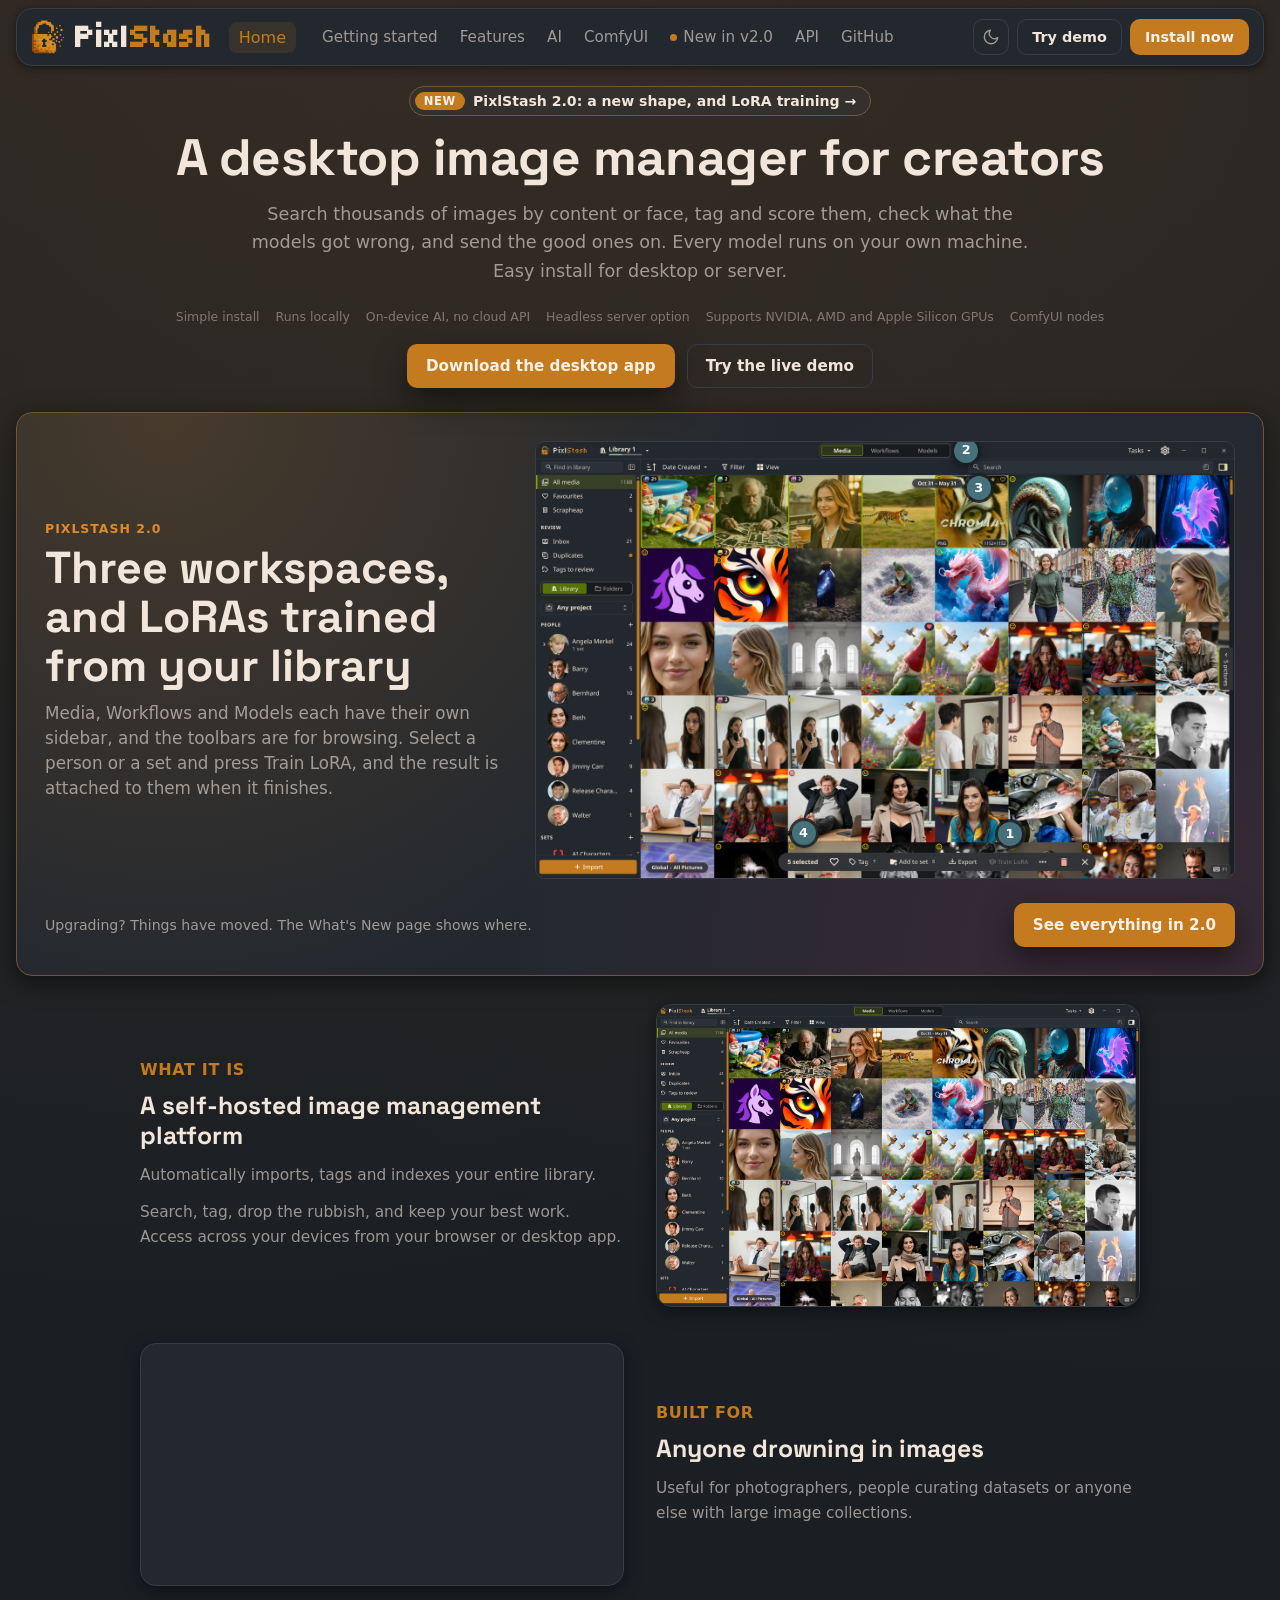
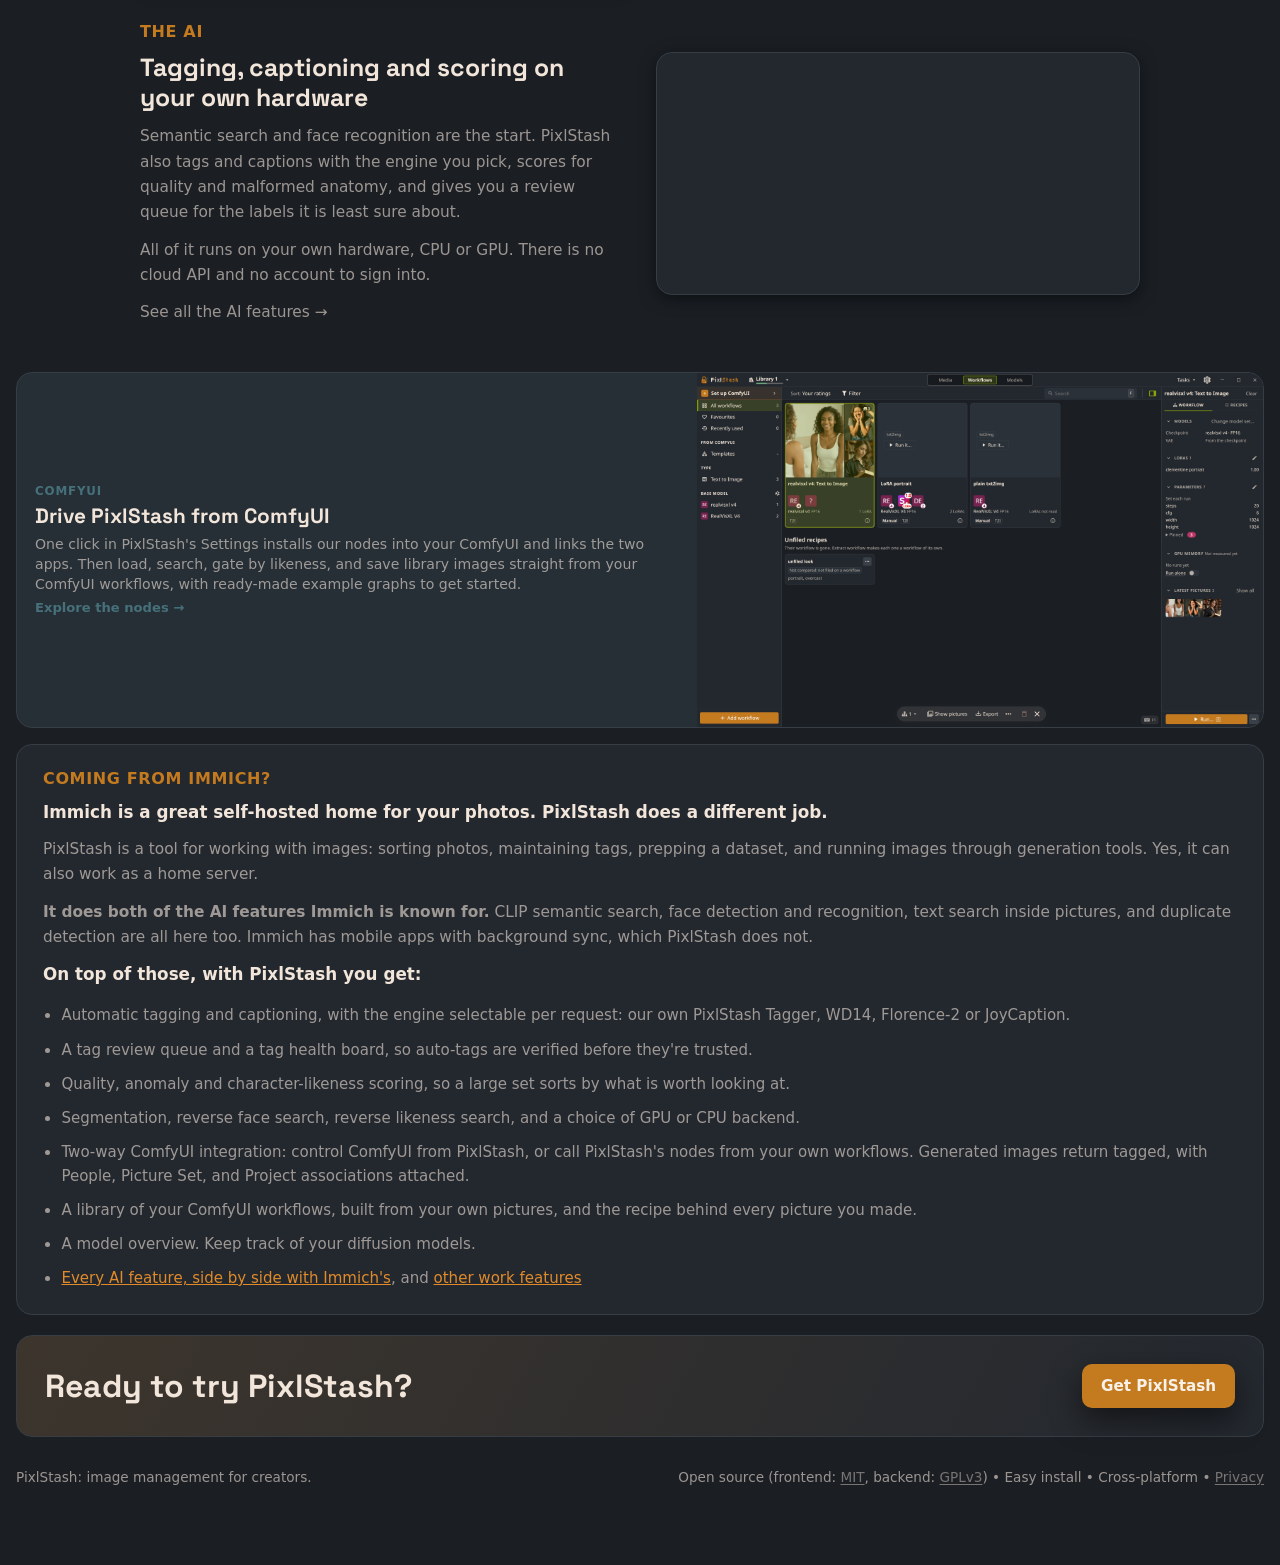
==== site/index.html @ ac6ae017 "Home launch map: pin 1 matches What's New" ====
<!doctype html>
<html lang="en">
  <head>
    <meta charset="UTF-8" />
    <link rel="icon" href="favicon.ico" />
    <meta name="viewport" content="width=device-width, initial-scale=1" />
    <title>PixlStash | Image Library for Creators</title>
    <meta
      name="description"
      content="PixlStash is a local image library for photographers and AI creators. CLIP semantic search, face recognition, automatic tagging and captioning, text search inside pictures, quality and anomaly scoring, a label review queue, and a ComfyUI workflow library you can run, all on your own hardware."
    />
    <link rel="preconnect" href="https://fonts.googleapis.com" />
    <link rel="preconnect" href="https://fonts.gstatic.com" crossorigin />
    <link
      href="https://fonts.googleapis.com/css2?family=Tiny5&family=Space+Grotesk:wght@400;500;600;700&family=IBM+Plex+Mono:wght@400;500&display=swap"
      rel="stylesheet"
    />
    <script>
      try {
        if (localStorage.getItem("pixlstash-theme") === "light")
          document.documentElement.setAttribute("data-theme", "light");
      } catch (e) {}
    </script>
    <link rel="stylesheet" href="pixlstash.css" />
    <style>
      /* ── index.html page-specific ── */

      .cta-row {
        display: flex;
        flex-wrap: wrap;
        gap: 12px;
        justify-content: center;
      }

      .btn {
        padding: 12px 18px;
        border-radius: 10px;
        font-weight: 600;
        font-size: 0.95rem;
        border: 1px solid transparent;
        display: inline-flex;
        align-items: center;
        gap: 8px;
        transition:
          transform 0.2s ease,
          box-shadow 0.2s ease;
      }

      .btn-primary {
        background: var(--accent);
        color: var(--on-accent);
        box-shadow: 0 12px 30px var(--shadow);
      }

      .btn-primary:hover {
        background: color-mix(in srgb, var(--accent) 86%, #000);
      }

      .btn-secondary {
        background: transparent;
        color: var(--text);
        border-color: var(--border);
      }

      .btn-secondary:hover {
        background: var(--hover-wash);
        border-color: var(--muted);
      }

      .btn:hover {
        transform: translateY(-2px);
        box-shadow: 0 12px 26px var(--shadow);
      }

      .hero-badges {
        display: flex;
        flex-wrap: wrap;
        gap: 4px 16px;
        margin-bottom: 20px;
        align-items: center;
        justify-content: center;
      }

      .badge {
        font-size: 0.78rem;
        color: var(--muted);
        opacity: 0.7;
        white-space: nowrap;
      }

      .immich {
        margin: 6px auto 16px;
        padding: 24px 26px;
        background: var(--panel);
        border: 1px solid var(--border);
        border-radius: var(--radius-lg);
      }

      .immich-inner {
        display: flex;
        flex-direction: column;
        gap: 12px;
      }

      .immich-lead {
        margin: 0;
        font-size: 1.05rem;
        font-weight: 600;
        line-height: 1.5;
        color: var(--text);
      }

      .immich-body {
        margin: 0;
        color: var(--muted);
        line-height: 1.65;
        font-size: 0.96rem;
      }

      .immich-list {
        margin: 4px 0 0;
        padding-left: 1.15em;
        display: flex;
        flex-direction: column;
        gap: 10px;
      }

      .immich-list li {
        color: var(--muted);
        line-height: 1.6;
        font-size: 0.94rem;
      }

      .cta-banner {
        margin-top: 20px;
        padding: 28px;
        border-radius: var(--radius-lg);
        background: linear-gradient(
          120deg,
          color-mix(in srgb, var(--accent) 16%, var(--panel)),
          var(--panel)
        );
        border: 1px solid var(--border);
        display: flex;
        flex-wrap: wrap;
        gap: 20px;
        align-items: center;
        justify-content: space-between;
      }

      .demo-teaser {
        display: block;
        text-decoration: none;
        color: inherit;
        margin: 6px auto 16px;
        background: var(--panel);
        border: 1px solid var(--border);
        border-radius: var(--radius-lg);
        overflow: hidden;
        transition: box-shadow 0.18s ease;
      }

      .demo-teaser:hover {
        box-shadow: 0 4px 14px var(--shadow);
      }

      .demo-teaser-wrap {
        display: grid;
        grid-template-columns: 1fr;
        gap: 0;
        align-items: stretch;
      }

      .demo-teaser-copy {
        padding: 14px 18px;
        display: flex;
        flex-direction: column;
        justify-content: center;
        gap: 6px;
        background: color-mix(in srgb, var(--tertiary) 10%, transparent);
      }

      .demo-teaser-label {
        font-size: 0.7rem;
        text-transform: uppercase;
        letter-spacing: 0.07em;
        color: var(--tertiary);
        font-weight: 700;
      }

      .demo-teaser-copy h2 {
        margin: 0;
        font-size: clamp(1rem, 1.8vw, 1.3rem);
        line-height: 1.2;
      }

      .demo-teaser-copy p {
        margin: 0;
        color: var(--muted);
        line-height: 1.4;
        font-size: 0.88rem;
      }

      .demo-teaser-link {
        font-size: 0.82rem;
        font-weight: 700;
        color: var(--tertiary);
      }

      .demo-teaser-media img {
        display: block;
        width: 100%;
        max-height: 220px;
        object-fit: cover;
        object-position: top;
      }

      .whatsnew-teaser {
        display: block;
        margin: 6px auto 16px;
        background: var(--panel);
        border: 1px solid var(--border);
        border-radius: var(--radius-lg);
        overflow: hidden;
      }

      .whatsnew-teaser-wrap {
        display: grid;
        grid-template-columns: minmax(260px, 1.65fr) minmax(160px, 0.65fr);
        gap: 0;
        align-items: stretch;
      }

      .whatsnew-teaser-copy {
        padding: 14px 18px;
        display: flex;
        flex-direction: column;
        justify-content: center;
        gap: 6px;
        background: color-mix(in srgb, var(--secondary) 9%, transparent);
      }

      .whatsnew-label {
        font-size: 0.74rem;
        text-transform: uppercase;
        letter-spacing: 0.07em;
        color: var(--muted);
        font-weight: 700;
      }

      .whatsnew-teaser-copy h2 {
        margin: 0;
        font-size: clamp(1rem, 1.8vw, 1.3rem);
        line-height: 1.2;
      }

      .whatsnew-teaser-copy p {
        margin: 0;
        color: var(--muted);
        line-height: 1.4;
        font-size: 0.88rem;
      }

      .whatsnew-link {
        font-size: 0.82rem;
        font-weight: 700;
        color: var(--secondary);
      }

      .whatsnew-teaser-media img {
        display: block;
        width: 100%;
        height: 100%;
        object-fit: cover;
        object-position: top;
      }

      .whatsnew-teaser-media--contain {
        background: color-mix(in srgb, var(--text) 4%, transparent);
        max-height: 210px;
      }

      .whatsnew-teaser-media--contain img {
        object-fit: contain;
        max-height: 210px;
      }

      .comfy-teaser {
        display: block;
        text-decoration: none;
        color: inherit;
        margin: 6px auto 16px;
        background: var(--panel);
        border: 1px solid var(--border);
        border-radius: var(--radius-lg);
        overflow: hidden;
        transition: box-shadow 0.18s ease;
      }

      .comfy-teaser:hover {
        box-shadow: 0 4px 14px var(--shadow);
      }

      .comfy-teaser-wrap {
        display: grid;
        grid-template-columns: minmax(220px, 1.2fr) minmax(180px, 1fr);
        gap: 0;
        align-items: stretch;
      }

      .comfy-teaser-copy {
        padding: 14px 18px;
        display: flex;
        flex-direction: column;
        justify-content: center;
        gap: 6px;
        background: color-mix(in srgb, var(--tertiary) 10%, transparent);
      }

      .comfy-teaser-label {
        font-size: 0.74rem;
        text-transform: uppercase;
        letter-spacing: 0.07em;
        color: var(--tertiary);
        font-weight: 700;
      }

      .comfy-teaser-copy h2 {
        margin: 0;
        font-size: clamp(1rem, 1.8vw, 1.3rem);
        line-height: 1.2;
      }

      .comfy-teaser-copy p {
        margin: 0;
        color: var(--muted);
        line-height: 1.4;
        font-size: 0.88rem;
      }

      .comfy-teaser-link {
        font-size: 0.82rem;
        font-weight: 700;
        color: var(--tertiary);
      }

      .comfy-teaser-media img {
        display: block;
        width: 100%;
        height: 100%;
        object-fit: cover;
        object-position: top;
      }

      .launch-pill {
        display: inline-flex;
        align-items: center;
        gap: 8px;
        margin-bottom: 14px;
        padding: 5px 14px 5px 5px;
        border-radius: 999px;
        border: 1px solid color-mix(in srgb, var(--accent) 45%, var(--border));
        background: color-mix(in srgb, var(--accent) 10%, var(--panel));
        color: var(--text);
        font-size: 0.88rem;
        font-weight: 600;
        text-decoration: none;
      }

      .launch-pill span {
        padding: 2px 9px;
        border-radius: 999px;
        background: var(--accent);
        color: var(--on-accent);
        font-size: 0.72rem;
        letter-spacing: 0.06em;
        text-transform: uppercase;
      }

      .launch-pill:hover {
        border-color: var(--accent);
      }

      .launch {
        margin: 8px auto 28px;
        padding: 28px;
        background:
          radial-gradient(
            circle at 12% 0%,
            rgba(196, 122, 30, 0.22),
            rgba(196, 122, 30, 0) 50%
          ),
          radial-gradient(
            circle at 90% 100%,
            rgba(187, 53, 102, 0.14),
            rgba(187, 53, 102, 0) 50%
          ),
          var(--panel);
        border: 1px solid color-mix(in srgb, var(--accent) 40%, var(--border));
        border-radius: var(--radius-lg);
        box-shadow: 0 6px 24px var(--shadow);
      }

      .launch-head {
        display: grid;
        grid-template-columns: minmax(260px, 0.8fr) 1.2fr;
        gap: 24px;
        align-items: center;
      }

      .launch-kicker {
        font-size: 0.78rem;
        letter-spacing: 0.08em;
        text-transform: uppercase;
        color: var(--accent-2);
        font-weight: 700;
      }

      .launch h2 {
        margin: 6px 0 10px;
        font-family: var(--display);
        font-size: clamp(1.8rem, 4vw, 2.8rem);
        line-height: 1.1;
      }

      .launch-lead {
        margin: 0;
        color: var(--muted);
        font-size: 1.05rem;
        line-height: 1.5;
      }

      .nowrap {
        white-space: nowrap;
      }

      .launch-video video {
        display: block;
        width: 100%;
        border-radius: var(--radius-md);
        border: 1px solid var(--border);
        background: #000;
        cursor: zoom-in;
      }

      .launch-map {
        border-radius: var(--radius-md);
        border: 1px solid var(--border);
        overflow: hidden;
      }

      .launch-map img {
        cursor: zoom-in;
      }

      .launch-map .app-pin {
        width: 24px;
        height: 24px;
        font-size: 0.8rem;
      }

      .launch-grid {
        display: grid;
        grid-template-columns: repeat(3, 1fr);
        gap: 16px;
        margin-top: 20px;
      }

      .launch-tile {
        display: flex;
        flex-direction: column;
        gap: 8px;
      }

      .launch-tile img,
      .launch-tile video {
        display: block;
        width: 100%;
        aspect-ratio: 4 / 3;
        object-fit: cover;
        object-position: top;
        border-radius: var(--radius-md);
        border: 1px solid var(--border);
        cursor: zoom-in;
      }

      .launch-tile h3 {
        margin: 4px 0 0;
        font-size: 1.05rem;
      }

      .launch-tile p {
        margin: 0;
        color: var(--muted);
        font-size: 0.9rem;
        line-height: 1.45;
      }

      .launch-foot {
        display: flex;
        flex-wrap: wrap;
        align-items: center;
        justify-content: space-between;
        gap: 14px;
        margin-top: 24px;
      }

      .launch-foot p {
        margin: 0;
        max-width: 620px;
        color: var(--muted);
        font-size: 0.88rem;
        line-height: 1.45;
      }

      .cta-banner p {
        margin: 0;
        color: var(--muted);
      }

      .section-title {
        font-size: 2rem;
        margin: 0;
      }

      footer {
        margin-top: 32px;
        color: var(--muted);
        font-size: 0.85rem;
        display: flex;
        flex-wrap: wrap;
        gap: 12px;
        align-items: center;
        justify-content: space-between;
      }

      footer a {
        color: inherit;
        opacity: 0.72;
        text-decoration: underline;
        text-underline-offset: 2px;
      }

      footer a:hover {
        opacity: 1;
        color: var(--accent-2);
      }

      @media (max-width: 700px) {
        .shell {
          padding: 8px 14px 12px;
        }

        .section-title {
          font-size: 1.5rem;
        }

        .cta-banner {
          padding: 20px;
        }

        .whatsnew-teaser-wrap {
          grid-template-columns: 1fr;
        }

        .launch {
          padding: 18px;
        }

        .launch-head,
        .launch-grid {
          grid-template-columns: 1fr;
        }

        .demo-teaser-wrap {
          grid-template-columns: 1fr;
        }

        .comfy-teaser-wrap {
          grid-template-columns: 1fr;
        }

        .whatsnew-teaser-copy {
          padding: 18px;
        }

        .whatsnew-teaser-media img {
          max-height: 260px;
        }

        footer {
          flex-direction: column;
          align-items: flex-start;
        }
      }

      .video-card img,
      .video-card video {
        cursor: zoom-in;
      }

      .lightbox {
        position: fixed;
        inset: 0;
        display: none;
        align-items: center;
        justify-content: center;
        background: rgba(18, 20, 24, 0.72);
        z-index: 2000;
        padding: 28px;
      }

      .lightbox.open {
        display: flex;
      }

      .lightbox-image,
      .lightbox-video {
        max-width: min(1200px, 92vw);
        max-height: 82vh;
        width: auto;
        height: auto;
        border-radius: 18px;
        border: 1px solid rgba(255, 255, 255, 0.35);
        box-shadow: 0 28px 70px rgba(0, 0, 0, 0.45);
      }

      .lightbox-video {
        display: none;
      }

      .lightbox-close {
        position: absolute;
        top: 24px;
        right: 24px;
        border: none;
        border-radius: 999px;
        padding: 8px 14px;
        font-size: 0.9rem;
        font-weight: 600;
        background: rgba(255, 255, 255, 0.9);
        color: #1b1f24;
        cursor: pointer;
      }

      .lightbox-close:hover {
        background: rgba(255, 255, 255, 1);
      }
    </style>
    <script type="application/ld+json">
      {
        "@context": "https://schema.org",
        "@type": "SoftwareApplication",
        "name": "PixlStash",
        "applicationCategory": "MultimediaApplication",
        "operatingSystem": "Windows, macOS, Linux",
        "url": "https://pixlstash.dev/",
        "downloadUrl": "https://pixlstash.dev/install.html",
        "description": "A local picture library server for organizing, filtering and reviewing large image collections, with its AI running on your own hardware.",
        "featureList": [
          "CLIP semantic text search across the whole library (OpenCLIP ViT-B-32)",
          "Face detection and face recognition (InsightFace SCRFD-10G, buffalo_l or AuraFace)",
          "Automatic face grouping into named characters",
          "Reverse face search and reverse likeness search",
          "Automatic tagging with selectable engines (PixlStash Tagger, WD14, Florence-2, JoyCaption)",
          "Image captions and descriptions",
          "Object segmentation",
          "Tag review queue and tag health board",
          "Duplicate detection with a tiered review queue",
          "Smart score and calibrated anomaly detection",
          "Character likeness scoring",
          "Dataset export and ai-toolkit run tracking",
          "Two-way ComfyUI integration",
          "ComfyUI workflow library built from your pictures, with a recipe on every picture",
          "Text in images (OCR) search",
          "Tagger plugin API",
          "NVIDIA CUDA, experimental AMD ROCm, Apple Silicon, or CPU inference",
          "All inference runs locally, no cloud API"
        ]
      }
    </script>
  </head>
  <body>
    <div class="shell">
      <div id="nav-placeholder"></div>
      <script src="nav.js"></script>

      <div class="page-hero">
        <a class="launch-pill" href="whatsnew.html"
          ><span>New</span> PixlStash 2.0: a new shape, and LoRA training →</a
        >
        <h1>A desktop image manager for creators</h1>
        <p>
          Search thousands of images by content or face, tag and score them,
          check what the models got wrong, and send the good ones on. Every
          model runs on your own machine.<br />Easy install for desktop or
          server.
        </p>

        <div class="hero-badges">
          <span class="badge">Simple install</span>
          <span class="badge">Runs locally</span>
          <span class="badge">On-device AI, no cloud API</span>
          <span class="badge">Headless server option</span>
          <span class="badge">Supports NVIDIA, AMD and Apple Silicon GPUs</span>
          <span class="badge">ComfyUI nodes</span>
        </div>

        <div class="cta-row">
          <a class="btn btn-primary" href="install.html"
            >Download the desktop app</a
          >
          <a
            class="btn btn-secondary"
            href="https://demo.pixlstash.dev?token=o75qQ-w0fy_FraPb2sdxcGOVTBoKFmmZwStycljomSs"
            >Try the live demo</a
          >
        </div>
      </div>

      <section class="launch">
        <div class="launch-head">
          <div>
            <span class="launch-kicker">PixlStash 2.0</span>
            <h2>Three workspaces, and LoRAs trained from your library</h2>
            <p class="launch-lead">
              Media, Workflows and Models each have their own sidebar, and the
              toolbars are for browsing. Select a person or a set and press
              Train LoRA, and the result is attached to them when it finishes.
            </p>
          </div>
          <div class="app-map launch-map">
            <img
              src="assets/ScreenshotGridSelection.jpg"
              alt="The Media workspace in PixlStash 2.0, with numbered pins on Train LoRA in the selection bar, the Models workspace, the search field and the selected pictures"
            />
            <span class="app-pin" style="left: 67.9%; top: 90%" aria-hidden="true">1</span>
            <span class="app-pin" style="left: 61.6%; top: 2.1%" aria-hidden="true">2</span>
            <span class="app-pin" style="left: 63.4%; top: 10.6%" aria-hidden="true">3</span>
            <span class="app-pin" style="left: 38.3%; top: 89.8%" aria-hidden="true">4</span>
          </div>
        </div>
        <div class="launch-foot">
          <p>Upgrading? Things have moved. The What's New page shows where.</p>
          <a class="btn btn-primary" href="whatsnew.html"
            >See everything in 2.0</a
          >
        </div>
      </section>

      <div class="features">
        <div class="feature">
          <div class="feature-text">
            <span class="feature-number">What it is</span>
            <h2>A self-hosted image management platform</h2>
            <p>Automatically imports, tags and indexes your entire library.</p>
            <p>
              Search, tag, drop the rubbish, and keep your best work. Access
              across your devices from your browser or desktop app.
            </p>
          </div>
          <div class="video-card">
            <img src="assets/ScreenshotMain.jpg" alt="PixlStash interface" />
          </div>
        </div>

        <div class="feature feature--reverse">
          <div class="feature-text">
            <span class="feature-number">Built for</span>
            <h2>Anyone drowning in images</h2>
            <p>
              Useful for photographers, people curating datasets or anyone else
              with large image collections.
            </p>
          </div>
          <div class="video-card">
            <video
              src="assets/VideoMain.mp4"
              autoplay
              loop
              muted
              playsinline
            ></video>
          </div>
        </div>
        <div class="feature">
          <div class="feature-text">
            <span class="feature-number">The AI</span>
            <h2>Tagging, captioning and scoring on your own hardware</h2>
            <p>
              Semantic search and face recognition are the start. PixlStash also
              tags and captions with the engine you pick, scores for quality and
              malformed anatomy, and gives you a review queue for the labels it
              is least sure about.
            </p>
            <p>
              All of it runs on your own hardware, CPU or GPU. There is no cloud
              API and no account to sign into.
            </p>
            <p><a href="ai.html">See all the AI features →</a></p>
          </div>
          <div class="video-card">
            <video
              src="assets/05-SemanticSearch.mp4"
              autoplay
              loop
              muted
              playsinline
            ></video>
          </div>
        </div>
      </div>

      <a class="comfy-teaser" href="comfyui.html">
        <div class="comfy-teaser-wrap">
          <div class="comfy-teaser-copy">
            <span class="comfy-teaser-label">ComfyUI</span>
            <h2>Drive PixlStash from ComfyUI</h2>
            <p>
              One click in PixlStash's Settings installs our nodes into your
              ComfyUI and links the two apps. Then load, search, gate by
              likeness, and save library images straight from your ComfyUI
              workflows, with ready-made example graphs to get started.
            </p>
            <span class="comfy-teaser-link">Explore the nodes →</span>
          </div>
          <div class="comfy-teaser-media">
            <img
              src="assets/ScreenshotComfyUi.jpg"
              alt="PixlStash ComfyUI integration"
            />
          </div>
        </div>
      </a>

      <section class="immich">
        <div class="immich-inner">
          <span class="feature-number">Coming from Immich?</span>
          <p class="immich-lead">
            Immich is a great self-hosted home for your photos. PixlStash does a
            different job.
          </p>
          <p class="immich-body">
            PixlStash is a tool for working with images: sorting photos,
            maintaining tags, prepping a dataset, and running images through
            generation tools. Yes, it can also work as a home server.
          </p>
          <p class="immich-body">
            <strong
              >It does both of the AI features Immich is known for.</strong
            >
            CLIP semantic search, face detection and recognition, text search
            inside pictures, and duplicate detection are all here too. Immich
            has mobile apps with background sync, which PixlStash does not.
          </p>
          <p class="immich-lead">On top of those, with PixlStash you get:</p>
          <ul class="immich-list">
            <li>
              Automatic tagging and captioning, with the engine selectable per
              request: our own PixlStash Tagger, WD14, Florence-2 or JoyCaption.
            </li>
            <li>
              A tag review queue and a tag health board, so auto-tags are
              verified before they're trusted.
            </li>
            <li>
              Quality, anomaly and character-likeness scoring, so a large set
              sorts by what is worth looking at.
            </li>
            <li>
              Segmentation, reverse face search, reverse likeness search, and a
              choice of GPU or CPU backend.
            </li>
            <li>
              Two-way ComfyUI integration: control ComfyUI from PixlStash, or
              call PixlStash's nodes from your own workflows. Generated images
              return tagged, with People, Picture Set, and Project associations
              attached.
            </li>
            <li>
              A library of your ComfyUI workflows, built from your own pictures,
              and the recipe behind every picture you made.
            </li>
            <li>A model overview. Keep track of your diffusion models.</li>
            <li>
              <a
                style="color: var(--accent-2); text-decoration: underline"
                href="ai.html"
                >Every AI feature, side by side with Immich's</a
              >, and
              <a
                style="color: var(--accent-2); text-decoration: underline"
                href="features.html"
                >other work features</a
              >
            </li>
          </ul>
        </div>
      </section>

      <section class="cta-banner">
        <div>
          <h2 class="section-title">Ready to try PixlStash?</h2>
        </div>
        <div class="cta-row" style="justify-content: flex-start">
          <a class="btn btn-primary" href="install.html">Get PixlStash</a>
        </div>
      </section>

      <footer>
        <span>PixlStash: image management for creators.</span>
        <span
          >Open source (frontend:
          <a
            href="https://github.com/Pikselkroken/pixlstash/blob/main/frontend/LICENSE"
            >MIT</a
          >, backend:
          <a
            href="https://github.com/Pikselkroken/pixlstash/blob/main/pixlstash/LICENSE"
            >GPLv3</a
          >) • Easy install • Cross-platform •
          <a href="privacy.html">Privacy</a></span
        >
      </footer>
    </div>

    <div class="lightbox" id="lightbox" aria-hidden="true">
      <button class="lightbox-close" type="button">Close</button>
      <img class="lightbox-image" alt="" />
      <video class="lightbox-video" controls playsinline></video>
    </div>
    <script>
      const lightbox = document.getElementById("lightbox");
      const lightboxImage = lightbox.querySelector(".lightbox-image");
      const lightboxVideo = lightbox.querySelector(".lightbox-video");
      const lightboxClose = lightbox.querySelector(".lightbox-close");

      function openLightbox(el) {
        if (el.tagName === "VIDEO") {
          lightboxImage.style.display = "none";
          lightboxVideo.style.display = "block";
          lightboxVideo.src = el.src;
          lightboxVideo.currentTime = 0;
          lightboxVideo.play();
        } else {
          lightboxVideo.style.display = "none";
          lightboxImage.style.display = "block";
          lightboxImage.src = el.dataset.full || el.src;
          lightboxImage.alt = el.alt || "Screenshot";
        }
        lightbox.classList.add("open");
        lightbox.setAttribute("aria-hidden", "false");
      }

      function closeLightbox() {
        lightbox.classList.remove("open");
        lightbox.setAttribute("aria-hidden", "true");
        lightboxImage.src = "";
        lightboxVideo.pause();
        lightboxVideo.src = "";
      }

      document
        .querySelectorAll(
          ".video-card img, .video-card video, .launch video, .launch img",
        )
        .forEach((el) => {
          el.addEventListener("click", () => openLightbox(el));
        });

      lightboxClose.addEventListener("click", closeLightbox);

      lightbox.addEventListener("click", (event) => {
        if (event.target === lightbox) closeLightbox();
      });

      window.addEventListener("keydown", (event) => {
        if (event.key === "Escape" && lightbox.classList.contains("open"))
          closeLightbox();
      });
    </script>
  </body>
</html>
---- site/pixlstash.css ----
/* ── PixlStash shared stylesheet: "The Quiet Darkroom" ──
   Dark-led, warm neutrals, one amber safelight accent. Unified brand palette:
   the accent/olive/raspberry/teal + status are the same in both themes; only the
   neutrals switch under [data-theme="light"]. Matches frontend/DESIGN.md. */

/* ── Design tokens ── */
:root {
  color-scheme: dark;
  /* neutrals (dark, default) */
  --bg: #1b1f24;
  --bg-2: #1b1f24;
  --panel: #23282f;
  --panel-strong: #2b3138;
  --border: #363d45;
  --divider: #2c323a;
  --text: #f2e5da;
  --muted: rgba(242, 229, 218, 0.6);
  --shadow: rgba(0, 0, 0, 0.5);
  --toolbar: #23282f;
  --toolbar-text: #f2e5da;
  --hover-wash: rgba(196, 122, 30, 0.12);
  /* brand + status (unified across both themes) */
  --accent: #c47a1e; /* amber, the one safelight */
  --accent-2: #e08a2a; /* brighter amber, glow / gradient end */
  --accent-3: #2a7d3e; /* success (e.g. "Copied") */
  --on-accent: #f7f1ea; /* warm-white label on any brand fill */
  --primary: #567309; /* olive, commit / go */
  --secondary: #bb3566; /* raspberry, category */
  --tertiary: #46707a; /* teal, quiet category */
  --logo-accent: #c47a1e; /* "Stash" wordmark = accent */
  --warning: #e8912f;
  /* type + shape */
  --mono: "IBM Plex Mono", "SFMono-Regular", "Consolas", monospace;
  --sans: system-ui, -apple-system, "Segoe UI", Roboto, Helvetica, Arial, sans-serif;
  --display: "Space Grotesk", var(--sans);
  --radius-lg: 16px;
  --radius-md: 10px;
}

[data-theme="light"] {
  color-scheme: light;
  --bg: #faf9f7;
  --bg-2: #faf9f7;
  --panel: #ffffff;
  --panel-strong: #efede9;
  --border: #d8d3c8;
  --divider: #e8e4dc;
  --text: #23211d;
  --muted: rgba(35, 33, 29, 0.6);
  --shadow: rgba(28, 22, 12, 0.18);
  --toolbar: #f0ede9;
  --toolbar-text: #23211d;
  --hover-wash: rgba(196, 122, 30, 0.1);
}

* {
  box-sizing: border-box;
}

body {
  margin: 0;
  font-family: var(--sans);
  color: var(--text);
  min-height: 100vh;
  -webkit-font-smoothing: antialiased;
  /* Warm canvas with one faint amber safelight glow, no cool greens. */
  background:
    radial-gradient(
      circle at 15% -5%,
      color-mix(in srgb, var(--accent) 14%, transparent),
      transparent 42%
    ),
    radial-gradient(
      circle at 92% 3%,
      color-mix(in srgb, var(--accent) 8%, transparent),
      transparent 40%
    ),
    var(--bg);
}

h1,
h2 {
  font-family: var(--display);
}

a {
  color: inherit;
  text-decoration: none;
}

/* ── Shell ── */
.shell {
  max-width: 1320px;
  margin: 0 auto;
  padding: 8px 16px 80px;
}

/* ── Nav ──
   DOM order (nav.js): brand (the home link), Home (direct child), .nav-links
   (the rest), .nav-actions. Desktop packs left after the brand, actions pushed
   right. Mobile: brand, theme toggle and Try demo on row 1; the page links
   wrap onto two centred rows below. */
.nav {
  display: flex;
  flex-wrap: wrap;
  align-items: center;
  gap: 8px 16px;
  background: var(--toolbar);
  color: var(--toolbar-text);
  border: 1px solid var(--border);
  padding: 10px 14px;
  border-radius: var(--radius-lg);
  box-shadow: 0 2px 10px var(--shadow);
}

.brand {
  display: flex;
  align-items: center;
  gap: 10px;
  font-weight: 600;
  font-size: 1.1rem;
  color: var(--toolbar-text);
  flex-shrink: 0;
}

.brand img {
  width: 34px;
  height: 34px;
  object-fit: contain;
}

.brand-name {
  font-family: "Tiny5", monospace;
  font-size: 2rem;
  letter-spacing: 0.02em;
  color: var(--toolbar-text);
}

/* "Stash" half of the wordmark in the amber accent. */
.brand-stash {
  color: var(--logo-accent);
}

.nav-links {
  display: flex;
  align-items: center;
  gap: 2px;
  font-size: 0.95rem;
  color: var(--toolbar-text);
}

.nav-link,
.nav-links a {
  padding: 6px 10px;
  border-radius: 8px;
  color: var(--muted);
  white-space: nowrap;
  transition:
    color 0.12s ease,
    background 0.12s ease;
}

.nav-link:hover,
.nav-links a:hover {
  color: var(--text);
  background: var(--hover-wash);
}

.nav-link--whatsnew {
  display: inline-flex;
  align-items: center;
  gap: 6px;
}

/* Small amber dot promotes the release link without a second loud color. */
.nav-link--whatsnew::before {
  content: "";
  width: 7px;
  height: 7px;
  border-radius: 50%;
  background: var(--accent);
  flex-shrink: 0;
}

.nav-link--active {
  color: var(--accent) !important;
  background: var(--hover-wash);
}

.nav-actions {
  margin-left: auto;
  display: flex;
  align-items: center;
  gap: 8px;
}

/* Theme toggle: compact icon button; moon in dark, sun in light. */
.theme-toggle {
  display: inline-flex;
  align-items: center;
  justify-content: center;
  width: 36px;
  height: 36px;
  flex-shrink: 0;
  border-radius: var(--radius-md);
  border: 1px solid var(--border);
  background: transparent;
  color: var(--muted);
  cursor: pointer;
  transition:
    background 0.14s ease,
    color 0.14s ease,
    border-color 0.14s ease;
}
.theme-toggle:hover {
  background: var(--hover-wash);
  color: var(--text);
  border-color: var(--muted);
}
.theme-toggle svg {
  width: 18px;
  height: 18px;
  display: block;
}
.theme-toggle .ic-sun {
  display: none;
}
.theme-toggle.is-light .ic-sun {
  display: block;
}
.theme-toggle.is-light .ic-moon {
  display: none;
}

.demo-btn,
.download-btn {
  display: inline-flex;
  align-items: center;
  height: 36px;
  padding: 0 14px;
  border-radius: var(--radius-md);
  font-size: 0.9rem;
  font-weight: 600;
  text-decoration: none;
  border: 1px solid transparent;
  cursor: pointer;
  transition:
    background 0.15s ease,
    border-color 0.15s ease,
    color 0.15s ease;
}

/* Secondary: neutral ghost, so amber stays "the thing to do". */
.demo-btn {
  background: transparent;
  color: var(--text);
  border-color: var(--border);
}
.demo-btn:hover {
  background: var(--hover-wash);
  border-color: var(--muted);
}

/* Primary: the one amber safelight action. */
.download-btn {
  background: var(--accent);
  color: var(--on-accent);
}
/* Darken on hover (not brighten), because the amber accent is already near the
   contrast floor, so lightening it would drop the warm-white label below 3:1. */
.download-btn:hover {
  background: color-mix(in srgb, var(--accent) 86%, #000);
}

/* ── Page hero (inner pages) ── */
.page-hero {
  margin-top: 20px;
  margin-bottom: 24px;
  text-align: center;
}

.page-hero h1 {
  font-size: clamp(2rem, 4vw, 3.2rem);
  margin: 0 0 14px;
  line-height: 1.1;
  letter-spacing: -0.01em;
}

.page-hero p {
  font-size: 1.1rem;
  color: var(--muted);
  line-height: 1.6;
  margin: 0 auto 24px;
  max-width: 800px;
}

.page-hero .cta-row {
  display: flex;
  flex-wrap: wrap;
  gap: 12px;
  justify-content: center;
}

/* ── Steps / instructions ── */
.method-steps {
  display: flex;
  flex-direction: column;
  gap: 16px;
}

.step {
  display: flex;
  flex-direction: column;
  gap: 6px;
}

.step-label {
  font-size: 0.75rem;
  font-weight: 600;
  letter-spacing: 0.06em;
  text-transform: uppercase;
  color: var(--muted);
}

.cmd-block {
  display: flex;
  align-items: flex-start;
  gap: 8px;
  background: var(--panel-strong);
  border-radius: var(--radius-md);
  padding: 12px 14px;
  border: 1px solid var(--border);
}

.cmd-block code {
  font-family: var(--mono);
  font-size: 0.88rem;
  color: var(--text);
  flex: 1;
  white-space: pre;
  overflow-x: auto;
  line-height: 1.55;
}

.copy-btn {
  background: none;
  border: none;
  cursor: pointer;
  color: var(--accent);
  font-family: var(--sans);
  font-size: 0.78rem;
  font-weight: 600;
  padding: 2px 6px;
  border-radius: 6px;
  flex-shrink: 0;
  margin-top: 1px;
  transition: background 0.15s;
}

.copy-btn:hover {
  background: var(--hover-wash);
}

.copy-btn.copied {
  color: var(--accent-3);
}

.step-note {
  font-size: 0.85rem;
  color: var(--muted);
  line-height: 1.55;
  margin: 0;
}

.step-note a,
.step-note code {
  color: var(--accent);
}

.step-note a {
  text-decoration: underline;
  text-underline-offset: 2px;
}

.step-note a:hover {
  color: var(--accent-2);
}

.step-note code {
  font-family: var(--mono);
  font-size: 0.85em;
  background: var(--panel-strong);
  border-radius: 4px;
  padding: 1px 5px;
}

/* ── Callout boxes ── */
.method-warning {
  background: color-mix(in srgb, var(--warning) 12%, transparent);
  border: 1px solid color-mix(in srgb, var(--warning) 40%, transparent);
  border-radius: var(--radius-md);
  padding: 12px 16px;
  font-size: 0.85rem;
  color: var(--text);
  line-height: 1.55;
}

.method-warning a {
  color: var(--warning);
  font-weight: 600;
  text-decoration: underline;
  text-underline-offset: 2px;
}

.method-warning a:hover {
  color: var(--accent-2);
}

.method-info {
  background: color-mix(in srgb, var(--tertiary) 12%, transparent);
  border: 1px solid color-mix(in srgb, var(--tertiary) 38%, transparent);
  border-radius: var(--radius-md);
  padding: 12px 16px;
  font-size: 0.85rem;
  color: var(--text);
  line-height: 1.55;
}

/* ── Page footer (inner pages) ── */
.page-footer {
  margin-top: 72px;
  text-align: center;
  font-size: 0.82rem;
  color: var(--muted);
}

.page-footer a {
  color: var(--accent);
  text-decoration: underline;
  text-underline-offset: 2px;
}

/* ── Feature sections ── */
.features {
  display: flex;
  flex-direction: column;
  gap: 36px;
  padding-bottom: 40px;
}

.feature {
  display: grid;
  grid-template-columns: 1fr 1fr;
  gap: 32px;
  align-items: center;
  max-width: 1000px;
  margin: 0 auto;
}

.feature--reverse {
  direction: rtl;
}

.feature--reverse > * {
  direction: ltr;
}

.feature-text {
  display: flex;
  flex-direction: column;
  gap: 12px;
  min-width: 0;
}

.feature-number {
  font-family: var(--sans);
  font-size: 1rem;
  font-weight: 700;
  letter-spacing: 0.04em;
  text-transform: uppercase;
  color: var(--accent);
}

.feature-text h2 {
  font-size: 1.55rem;
  font-weight: 700;
  margin: 0;
  line-height: 1.2;
}

.feature-text p {
  font-size: 0.96rem;
  color: var(--muted);
  line-height: 1.65;
  margin: 0;
}

/* ── Video card ── */
.video-card {
  background: var(--panel);
  border-radius: var(--radius-lg);
  border: 1px solid var(--border);
  box-shadow: 0 4px 16px var(--shadow);
  overflow: hidden;
  position: relative;
  min-width: 0;
  max-width: 100%;
}

.video-card video,
.video-card img {
  width: 100%;
  max-width: 100%;
  height: auto;
  display: block;
  max-height: 320px;
  object-fit: cover;
}

/* ── Responsive base ── */
@media (max-width: 760px) {
  .shell {
    padding: 8px 12px 60px;
  }

  /* Row 1 is the logo (the home link), the theme toggle and Try demo. Home and
     Install now are desktop-only: the logo already goes home, and the home page
     has its own install buttons. */
  /* Scoped to the header: pages use .download-btn for their own install
     buttons (comfyui.html), which must stay. */
  .nav .nav-link--home,
  .nav .download-btn {
    display: none;
  }
  .nav-actions {
    order: 2;
  }
  /* Every page link visible: wrap onto two centred rows rather than one row
     that scrolls three of them out of sight. */
  .nav-links {
    order: 3;
    flex-basis: 100%;
    flex-wrap: wrap;
    justify-content: center;
    gap: 2px;
    padding-top: 10px;
    border-top: 1px solid var(--divider);
  }
  .nav-links a {
    padding: 6px 8px;
  }
}

@media (max-width: 680px) {
  .feature {
    grid-template-columns: 1fr;
  }

  .feature--reverse {
    direction: ltr;
  }
}

@media (max-width: 480px) {
  .brand {
    gap: 8px;
  }
  .brand img {
    width: 30px;
    height: 30px;
  }
  .brand-name {
    font-size: 1.4rem;
  }
}

/* Narrow phones (360px is the common Android width): a tighter gap keeps the
   logo, theme toggle and Try demo on one row, and a little less padding with
   the smaller link size keeps the page links to two rows. */
@media (max-width: 400px) {
  .nav {
    column-gap: 8px;
  }
  .nav-links {
    gap: 0;
  }
  .nav-links a {
    padding: 6px;
    font-size: 0.9rem;
  }
}

/* Visually hidden, still read aloud. Used for table captions and any label
   that a sighted reader gets from layout alone. */
.sr-only {
  position: absolute;
  width: 1px;
  height: 1px;
  padding: 0;
  margin: -1px;
  overflow: hidden;
  clip: rect(0, 0, 0, 0);
  white-space: nowrap;
  border: 0;
}

/* App map: one screenshot with numbered pins on where each change lives
   (What's New and the home page launch block). Pins are teal because a pin
   identifies; amber stays on the key action. Positions are percentages of
   the screenshot, so a re-shoot means placing them again. */
.app-map {
  position: relative;
}

.app-map > img {
  display: block;
  width: 100%;
  height: auto;
}

.app-pin {
  display: grid;
  place-items: center;
  flex: none;
  width: 30px;
  height: 30px;
  border-radius: 50%;
  background: var(--tertiary);
  color: #fff;
  font-family: var(--sans);
  font-size: 0.92rem;
  font-weight: 700;
  line-height: 1;
}

.app-map .app-pin {
  position: absolute;
  transform: translate(-50%, -50%);
  box-shadow:
    0 0 0 3px rgba(27, 31, 36, 0.85),
    0 4px 12px var(--shadow);
  pointer-events: none;
}

.app-ring {
  position: absolute;
  border: 2px solid var(--tertiary);
  border-radius: 8px;
  box-shadow: 0 0 0 2px rgba(27, 31, 36, 0.6);
  pointer-events: none;
}

@media (max-width: 700px) {
  .app-map .app-pin {
    width: 22px;
    height: 22px;
    font-size: 0.75rem;
  }
}
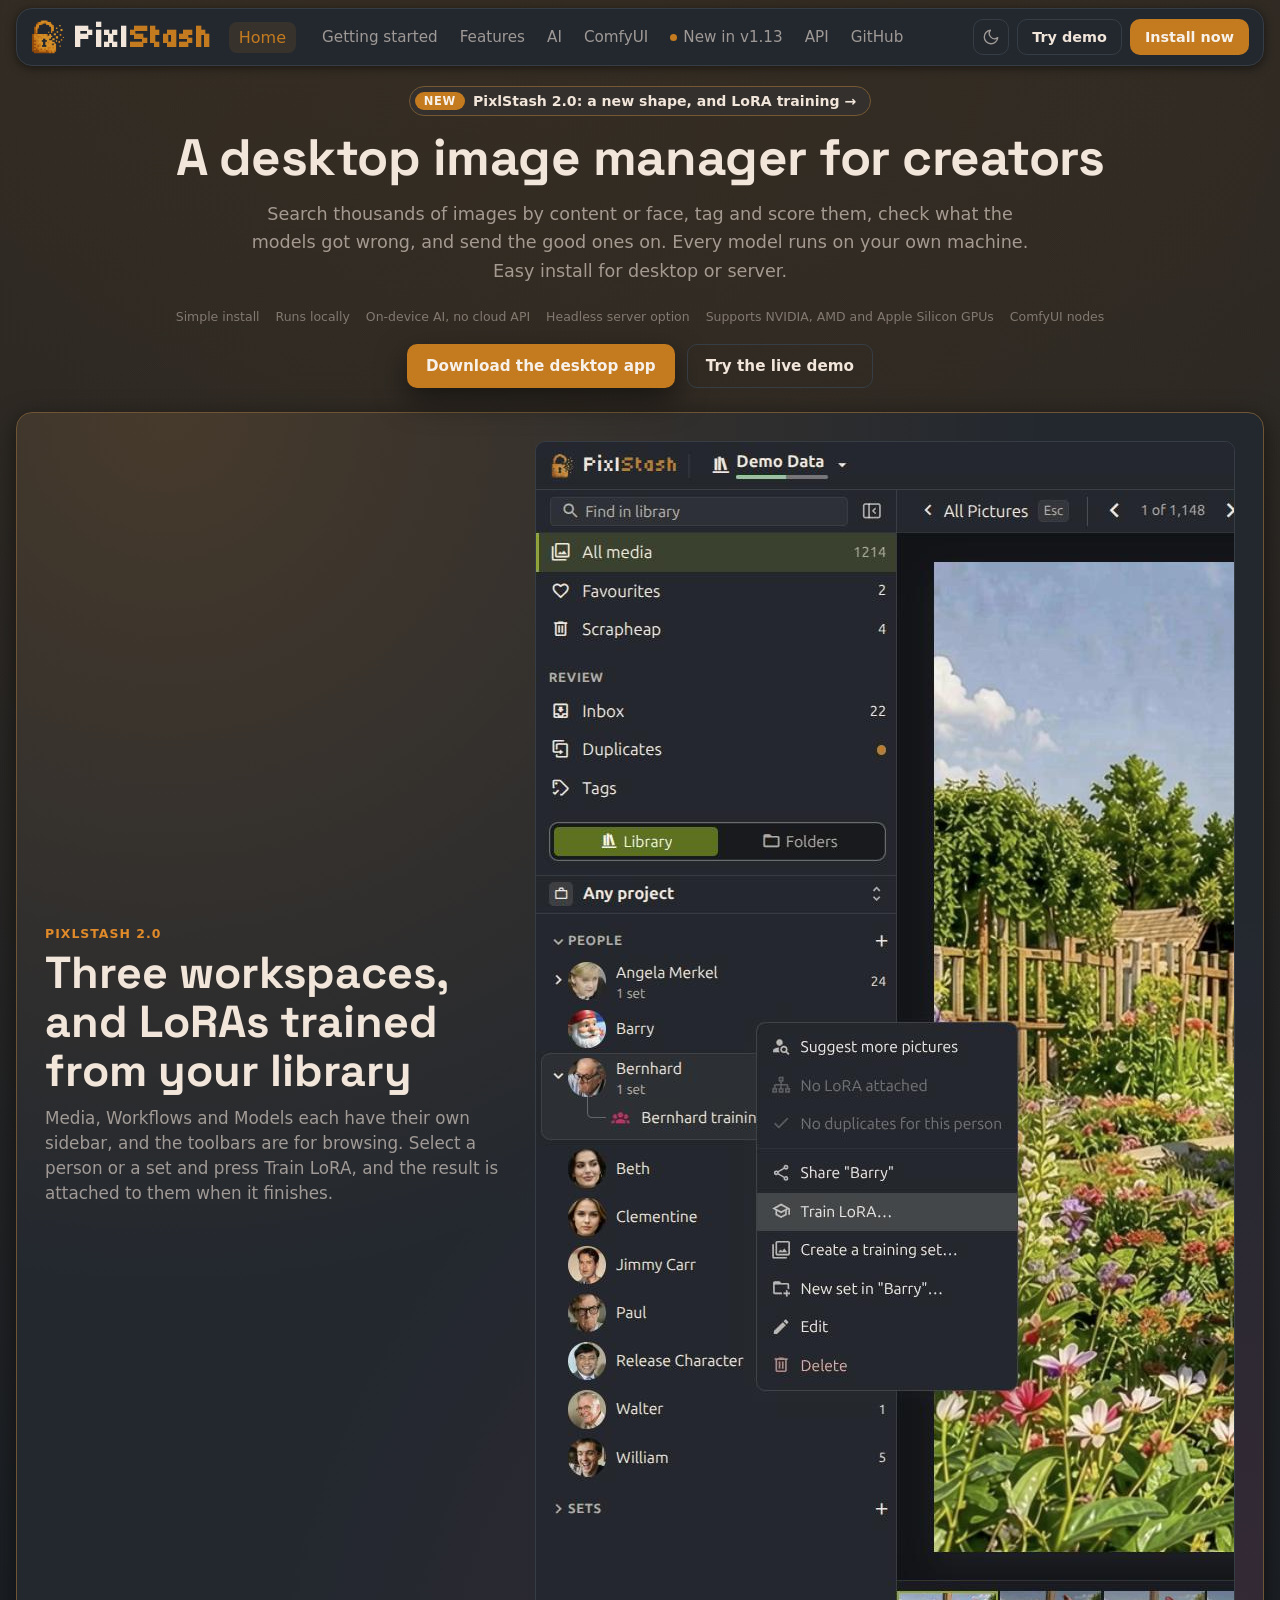
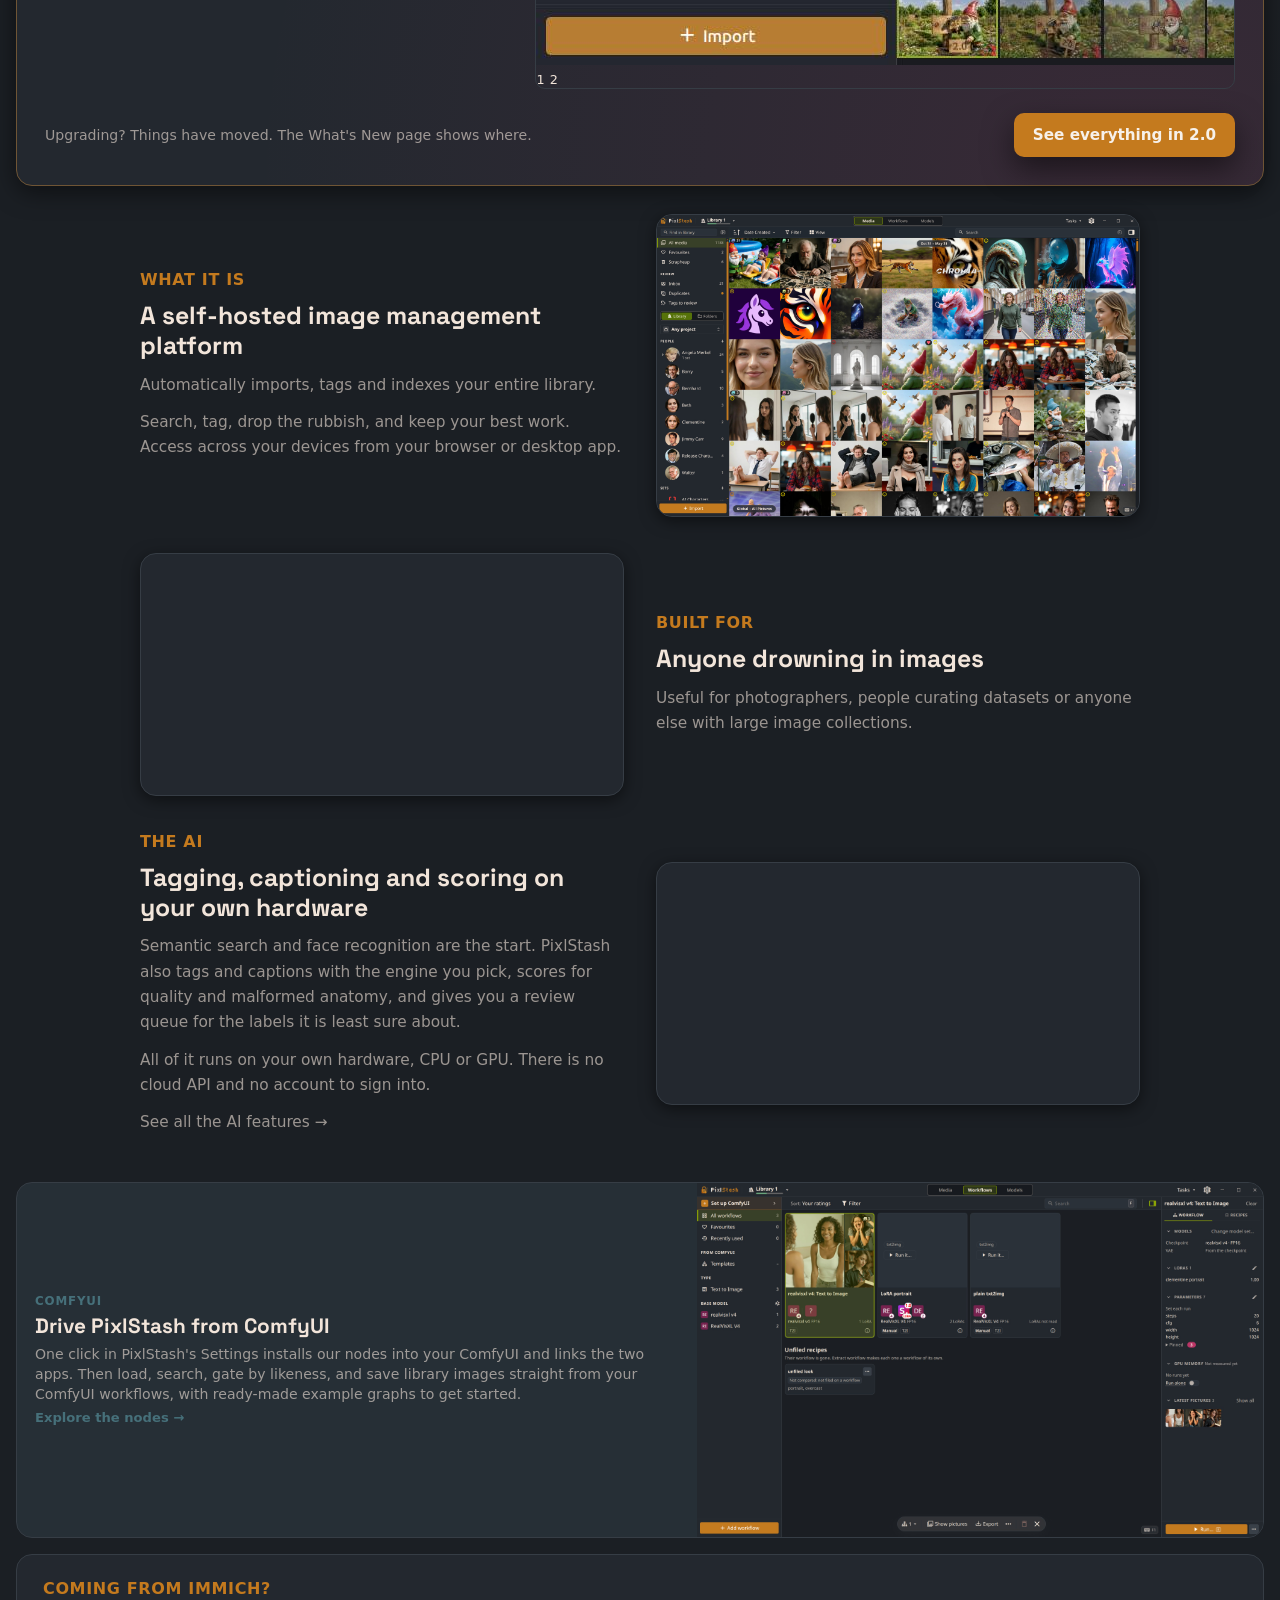
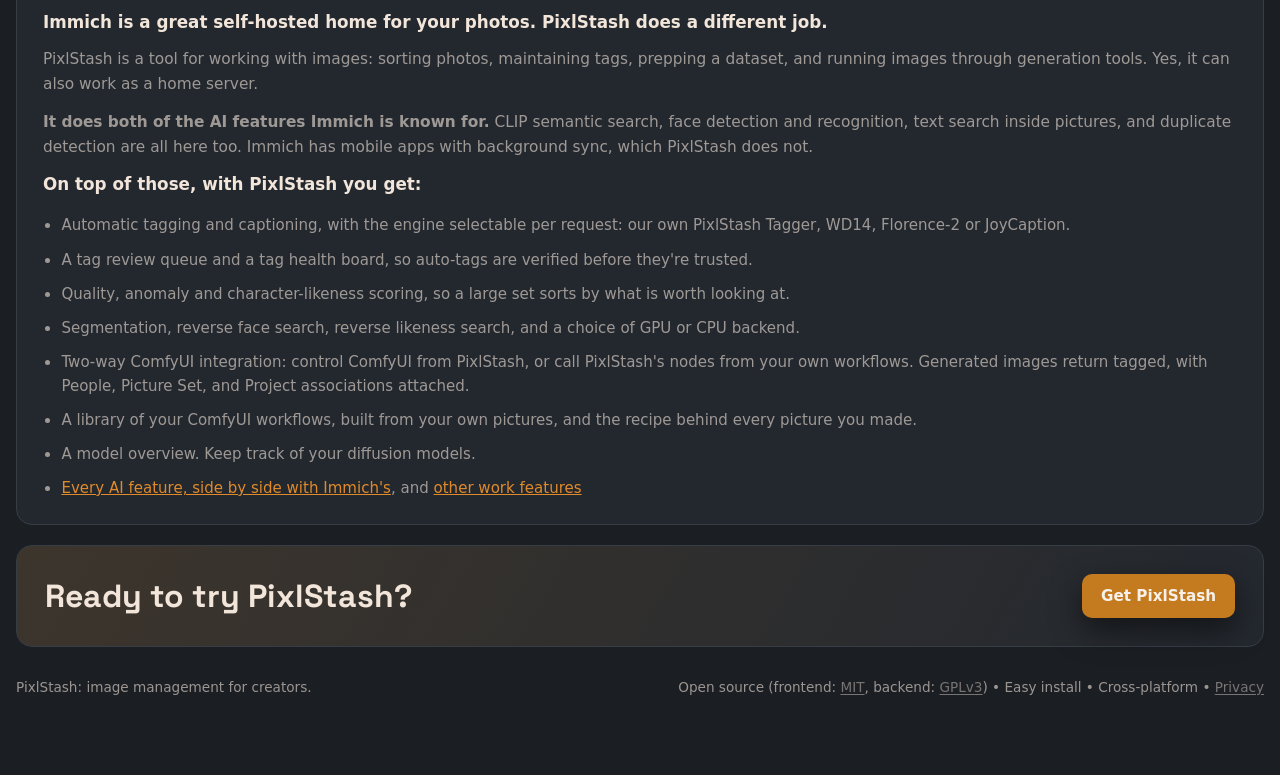
==== commit 4518a506: "Update main picture for 2.0" ====
--- a/site/index.html
+++ b/site/index.html
@@ -731,13 +731,11 @@
           </div>
           <div class="app-map launch-map">
             <img
-              src="assets/ScreenshotGridSelection.jpg"
-              alt="The Media workspace in PixlStash 2.0, with numbered pins on Train LoRA in the selection bar, the Models workspace, the search field and the selected pictures"
+              src="assets/BarryTraining.jpg"
+              alt="PixlStash 2.0 showing a garden gnome hammering a 2.0 sign, with numbered pins on Train LoRA in the gnome's person menu and the Media, Workflows and Models switcher"
             />
-            <span class="app-pin" style="left: 67.9%; top: 90%" aria-hidden="true">1</span>
-            <span class="app-pin" style="left: 61.6%; top: 2.1%" aria-hidden="true">2</span>
-            <span class="app-pin" style="left: 63.4%; top: 10.6%" aria-hidden="true">3</span>
-            <span class="app-pin" style="left: 38.3%; top: 89.8%" aria-hidden="true">4</span>
+            <span class="app-pin" style="left: 19.6%; top: 62.9%" aria-hidden="true">1</span>
+            <span class="app-pin" style="left: 59.4%; top: 1.9%" aria-hidden="true">2</span>
           </div>
         </div>
         <div class="launch-foot">
--- a/site/pixlstash.css
+++ b/site/pixlstash.css
@@ -194,6 +194,30 @@
   gap: 8px;
 }
 
+/* The two header buttons, with the release-candidate link (nav.js) under
+   them while one is in flight. */
+.nav-cta {
+  display: flex;
+  flex-direction: column;
+  align-items: center;
+  gap: 4px;
+}
+.nav-cta-buttons {
+  display: flex;
+  align-items: center;
+  gap: 8px;
+}
+.nav-edge-link {
+  font-size: 0.78rem;
+  color: var(--muted);
+  white-space: nowrap;
+  transition: color 0.12s ease;
+}
+.nav-edge-link:hover,
+.nav-edge-link:focus-visible {
+  color: var(--accent);
+}
+
 /* Theme toggle: compact icon button; moon in dark, sun in light. */
 .theme-toggle {
   display: inline-flex;
@@ -535,6 +559,11 @@
   .nav-actions {
     order: 2;
   }
+  /* Only Try demo is left above it, so drop the lead-in to keep the link
+     about as wide as that button. */
+  .nav-edge-lead {
+    display: none;
+  }
   /* Every page link visible: wrap onto two centred rows rather than one row
      that scrolls three of them out of sight. */
   .nav-links {
@@ -603,57 +632,3 @@
   white-space: nowrap;
   border: 0;
 }
-
-/* App map: one screenshot with numbered pins on where each change lives
-   (What's New and the home page launch block). Pins are teal because a pin
-   identifies; amber stays on the key action. Positions are percentages of
-   the screenshot, so a re-shoot means placing them again. */
-.app-map {
-  position: relative;
-}
-
-.app-map > img {
-  display: block;
-  width: 100%;
-  height: auto;
-}
-
-.app-pin {
-  display: grid;
-  place-items: center;
-  flex: none;
-  width: 30px;
-  height: 30px;
-  border-radius: 50%;
-  background: var(--tertiary);
-  color: #fff;
-  font-family: var(--sans);
-  font-size: 0.92rem;
-  font-weight: 700;
-  line-height: 1;
-}
-
-.app-map .app-pin {
-  position: absolute;
-  transform: translate(-50%, -50%);
-  box-shadow:
-    0 0 0 3px rgba(27, 31, 36, 0.85),
-    0 4px 12px var(--shadow);
-  pointer-events: none;
-}
-
-.app-ring {
-  position: absolute;
-  border: 2px solid var(--tertiary);
-  border-radius: 8px;
-  box-shadow: 0 0 0 2px rgba(27, 31, 36, 0.6);
-  pointer-events: none;
-}
-
-@media (max-width: 700px) {
-  .app-map .app-pin {
-    width: 22px;
-    height: 22px;
-    font-size: 0.75rem;
-  }
-}
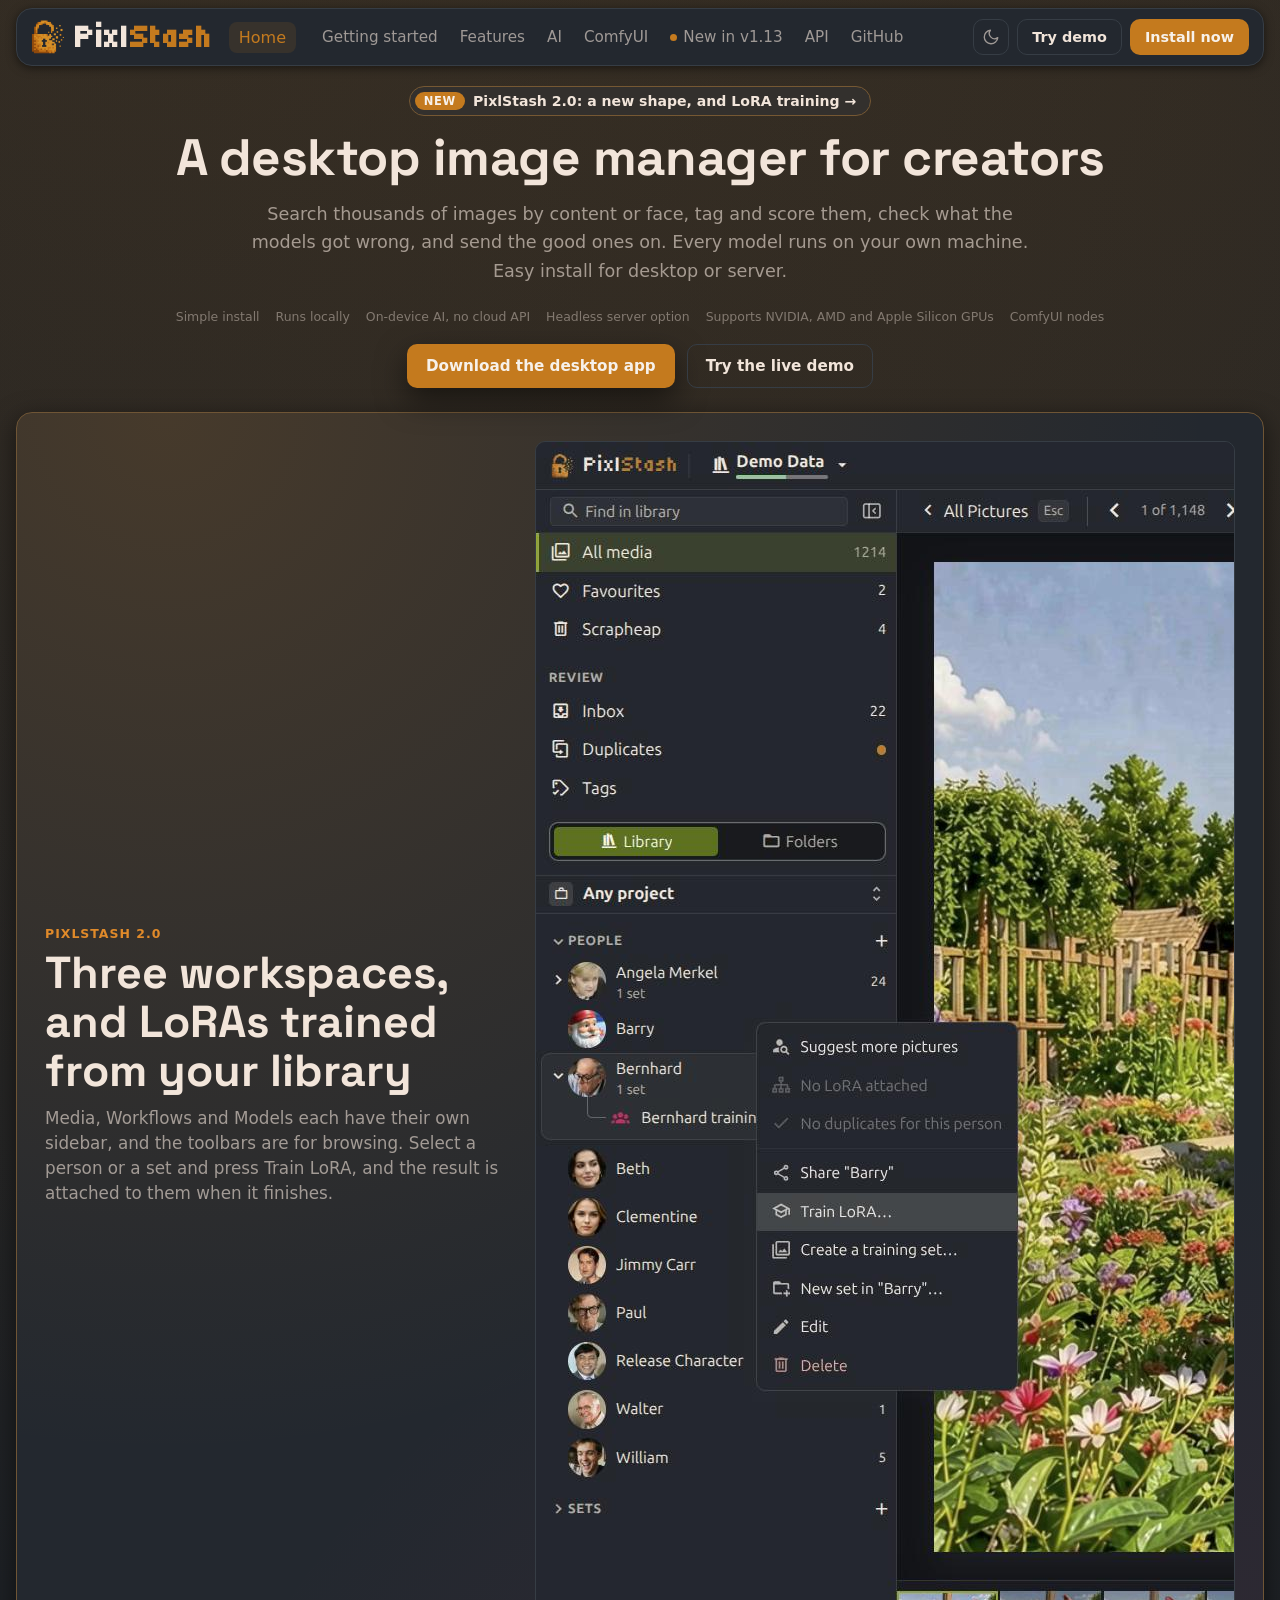
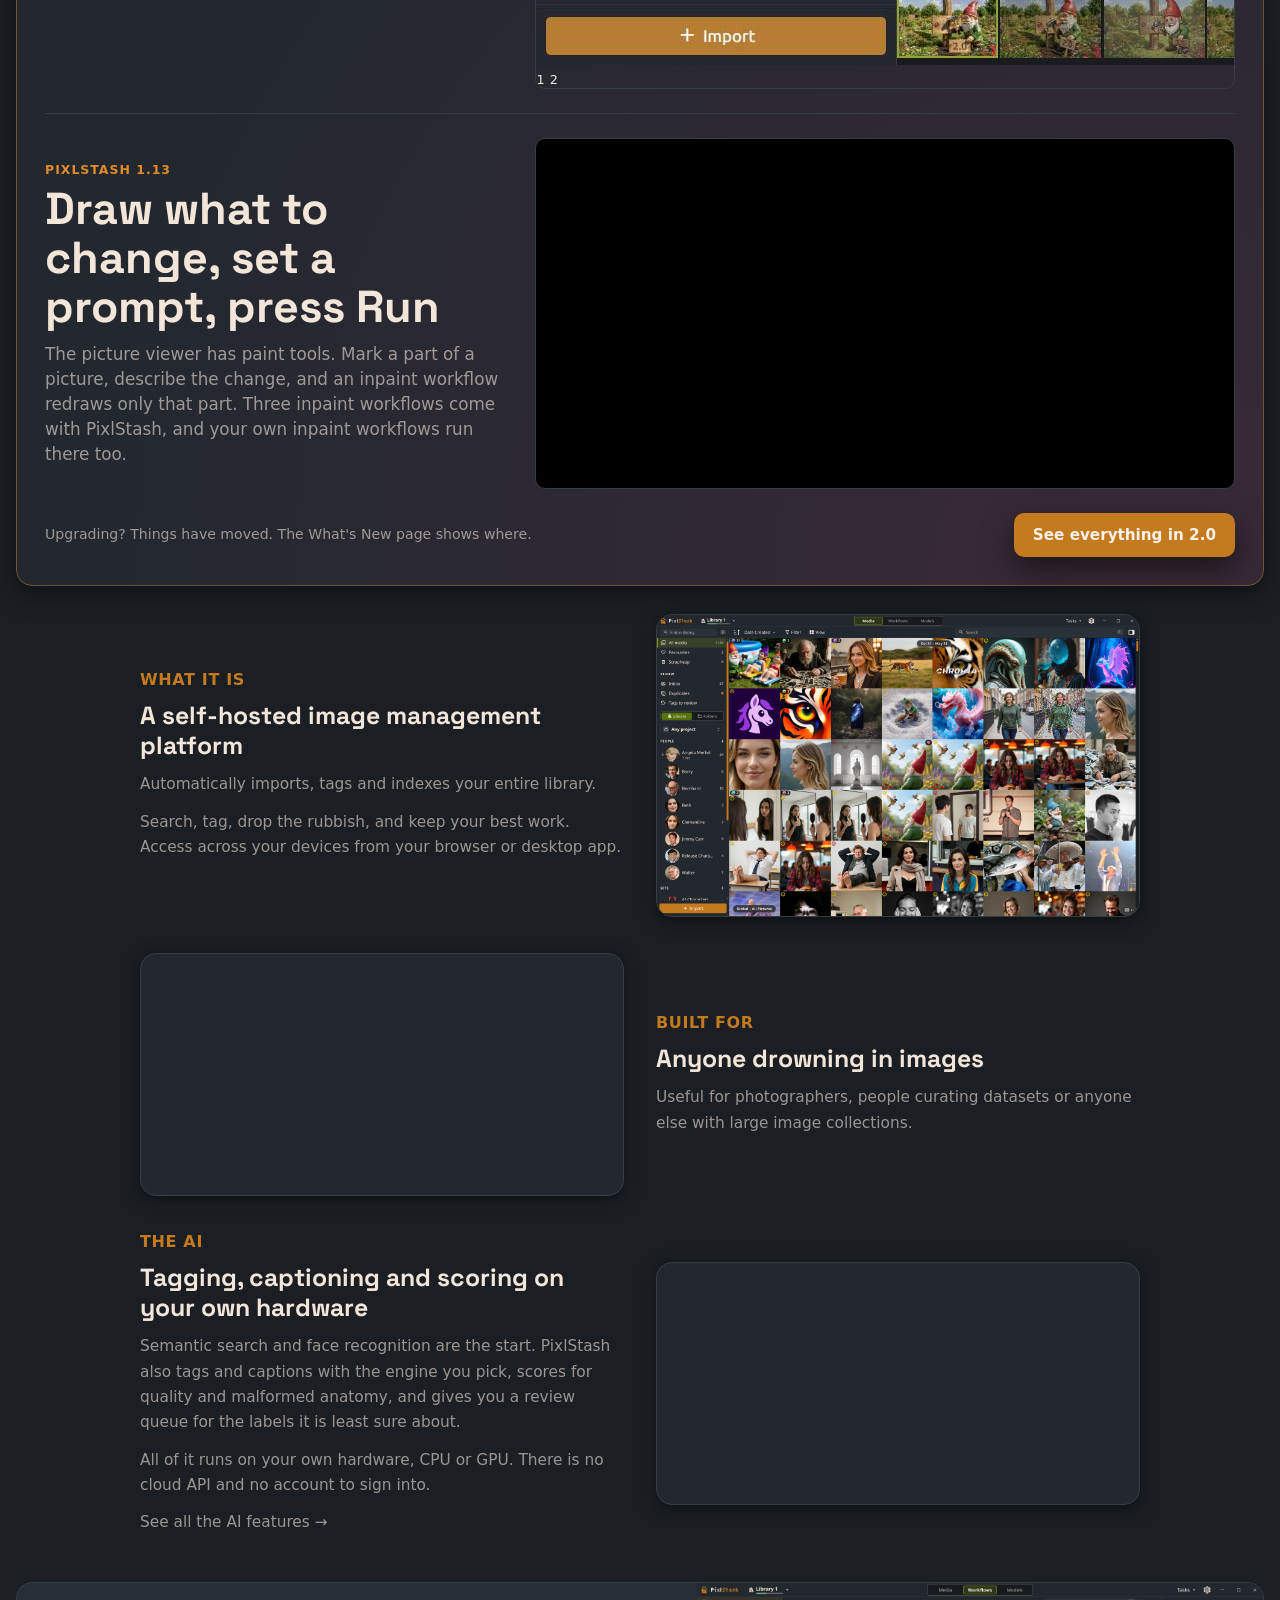
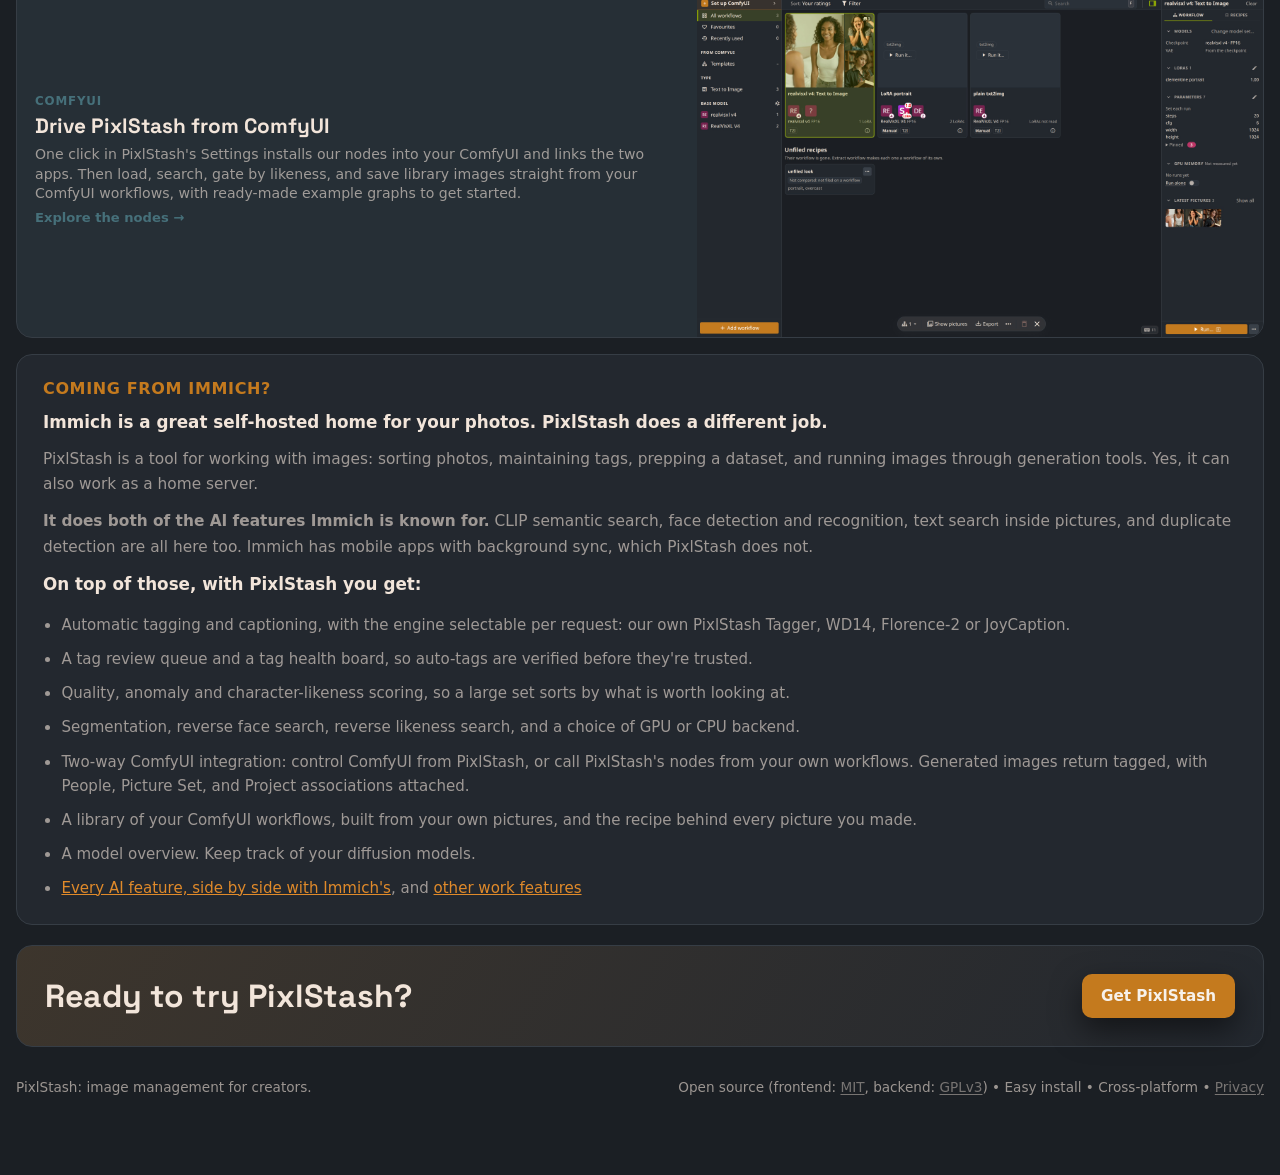
==== commit 6b441337: "Front page: show 1.13 inpainting under the 2.0 launch block" ====
--- a/site/index.html
+++ b/site/index.html
@@ -406,6 +406,12 @@
         grid-template-columns: minmax(260px, 0.8fr) 1.2fr;
         gap: 24px;
         align-items: center;
+      }
+
+      .launch-head + .launch-head {
+        margin-top: 24px;
+        padding-top: 24px;
+        border-top: 1px solid var(--border);
       }
 
       .launch-kicker {
@@ -736,6 +742,28 @@
             />
             <span class="app-pin" style="left: 19.6%; top: 62.9%" aria-hidden="true">1</span>
             <span class="app-pin" style="left: 59.4%; top: 1.9%" aria-hidden="true">2</span>
+          </div>
+        </div>
+        <div class="launch-head">
+          <div>
+            <span class="launch-kicker">PixlStash 1.13</span>
+            <h2>Draw what to change, set a prompt, press Run</h2>
+            <p class="launch-lead">
+              The picture viewer has paint tools. Mark a part of a picture,
+              describe the change, and an inpaint workflow redraws only that
+              part. Three inpaint workflows come with PixlStash, and your own
+              inpaint workflows run there too.
+            </p>
+          </div>
+          <div class="launch-video">
+            <video
+              src="assets/InpaintBoth.mp4"
+              aria-label="Two inpaint edits on a picture of garden gnomes: an axe head on one rod, blue lipstick on another gnome"
+              autoplay
+              loop
+              muted
+              playsinline
+            ></video>
           </div>
         </div>
         <div class="launch-foot">
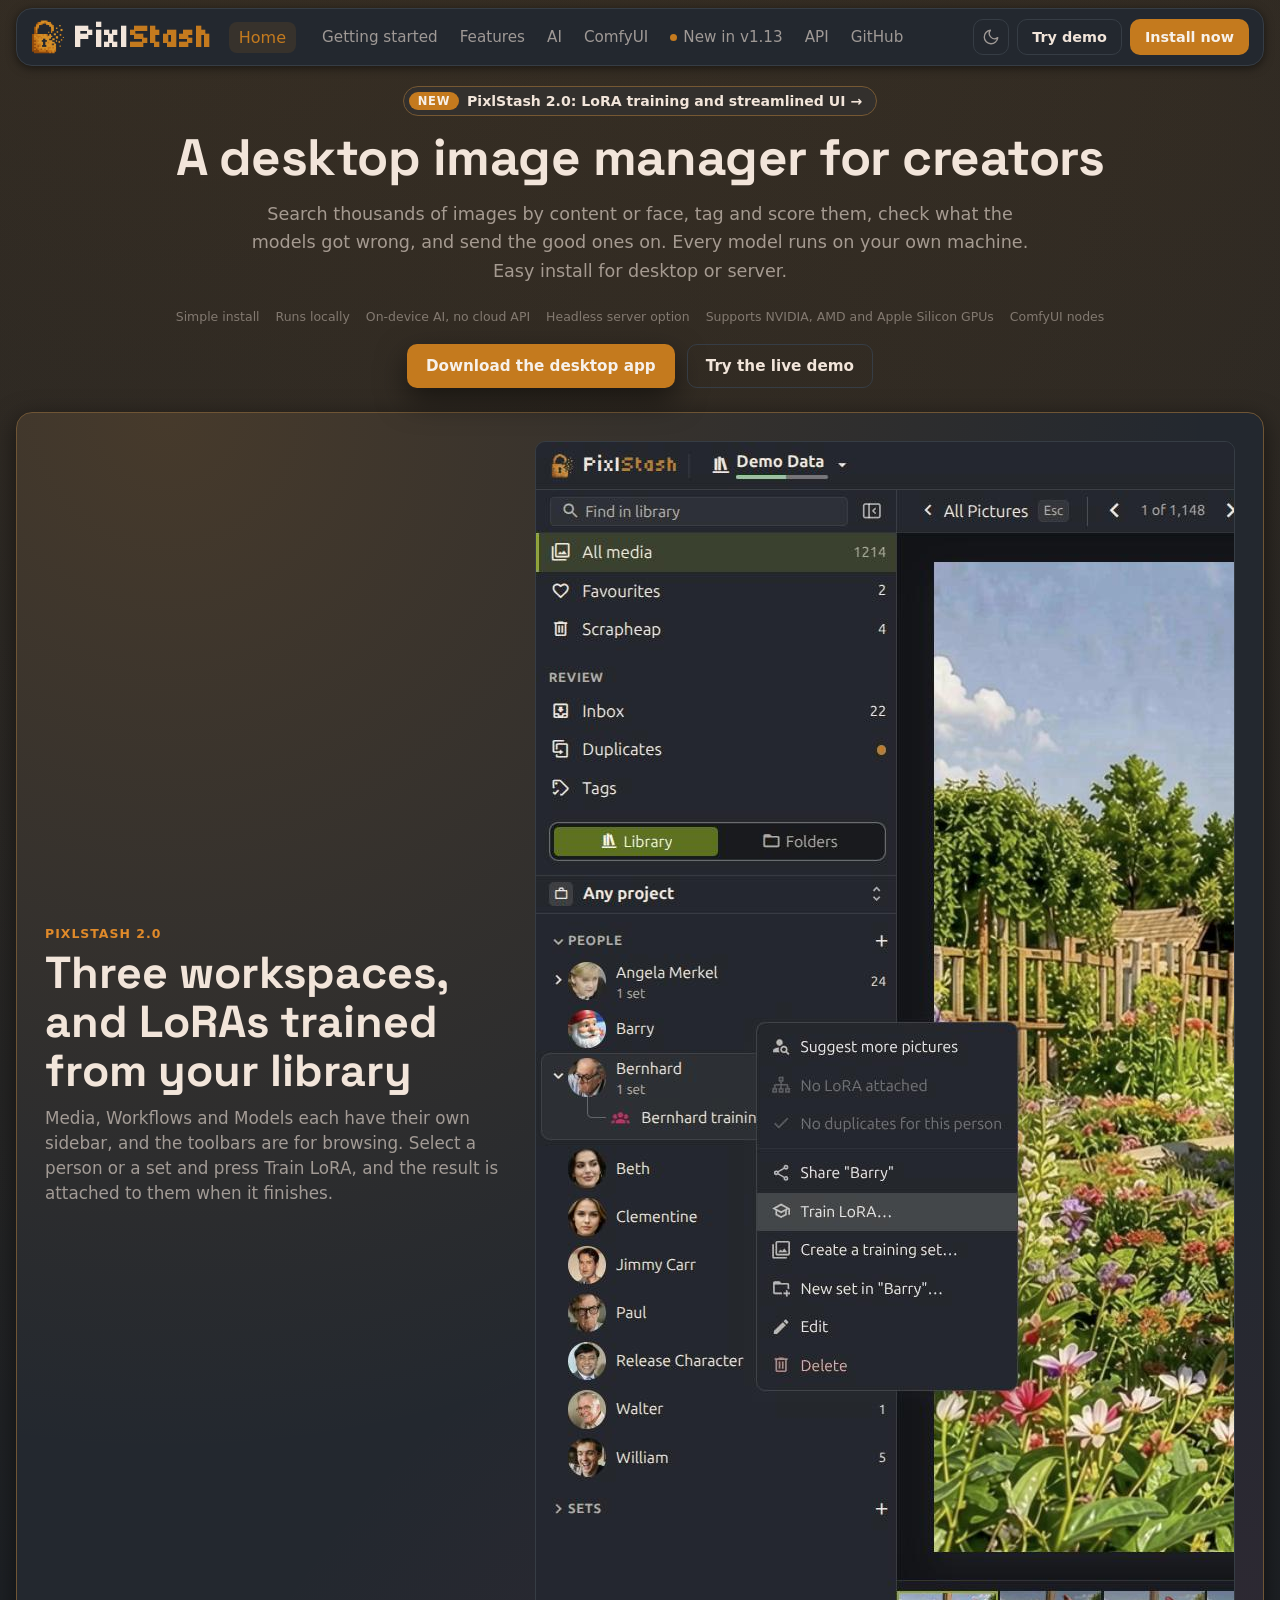
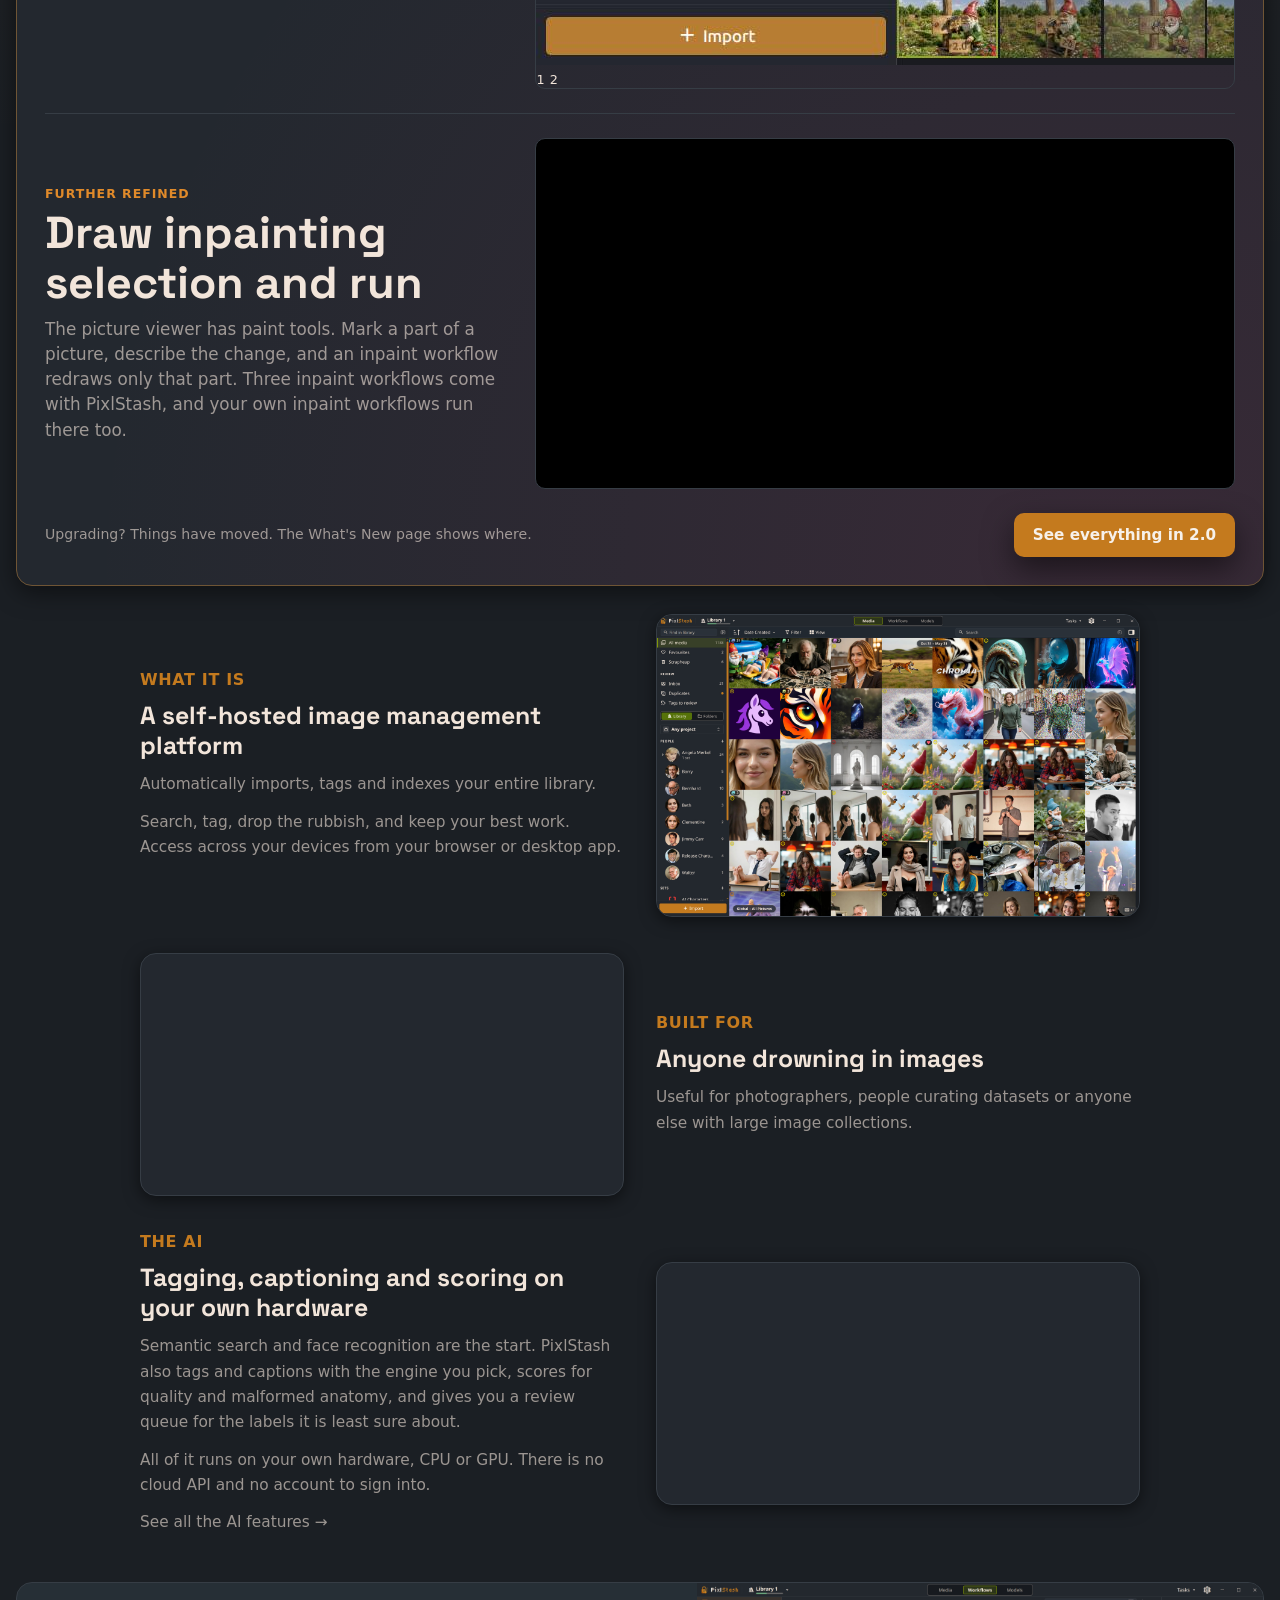
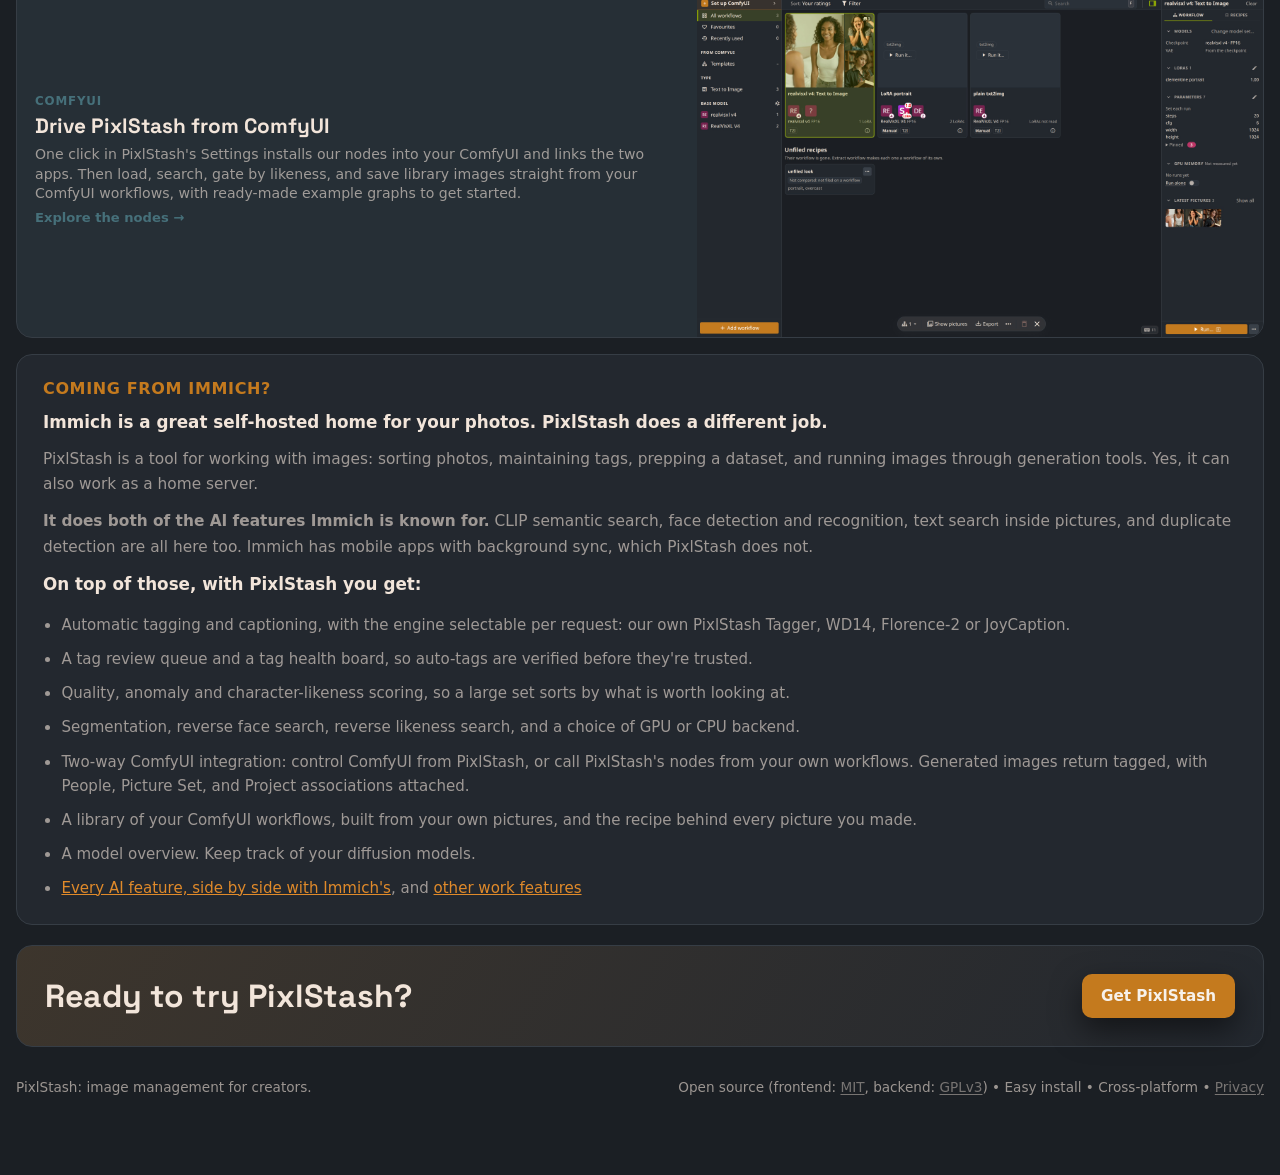
==== commit 5491a321: "Website updates" ====
--- a/site/index.html
+++ b/site/index.html
@@ -693,7 +693,7 @@
 
       <div class="page-hero">
         <a class="launch-pill" href="whatsnew.html"
-          ><span>New</span> PixlStash 2.0: a new shape, and LoRA training →</a
+          ><span>New</span> PixlStash 2.0: LoRA training and streamlined UI →</a
         >
         <h1>A desktop image manager for creators</h1>
         <p>
@@ -746,8 +746,8 @@
         </div>
         <div class="launch-head">
           <div>
-            <span class="launch-kicker">PixlStash 1.13</span>
-            <h2>Draw what to change, set a prompt, press Run</h2>
+            <span class="launch-kicker">Further refined</span>
+            <h2>Draw inpainting selection and run</h2>
             <p class="launch-lead">
               The picture viewer has paint tools. Mark a part of a picture,
               describe the change, and an inpaint workflow redraws only that
@@ -757,8 +757,8 @@
           </div>
           <div class="launch-video">
             <video
-              src="assets/InpaintBoth.mp4"
-              aria-label="Two inpaint edits on a picture of garden gnomes: an axe head on one rod, blue lipstick on another gnome"
+              src="assets/WorkflowInpainting2.0.mp4"
+              aria-label="Inpainting in the picture viewer: a rectangle drawn over the bearded garden gnome's hand and a prompt give him an orange cocktail with an umbrella, then a second edit turns the next gnome's hat purple"
               autoplay
               loop
               muted
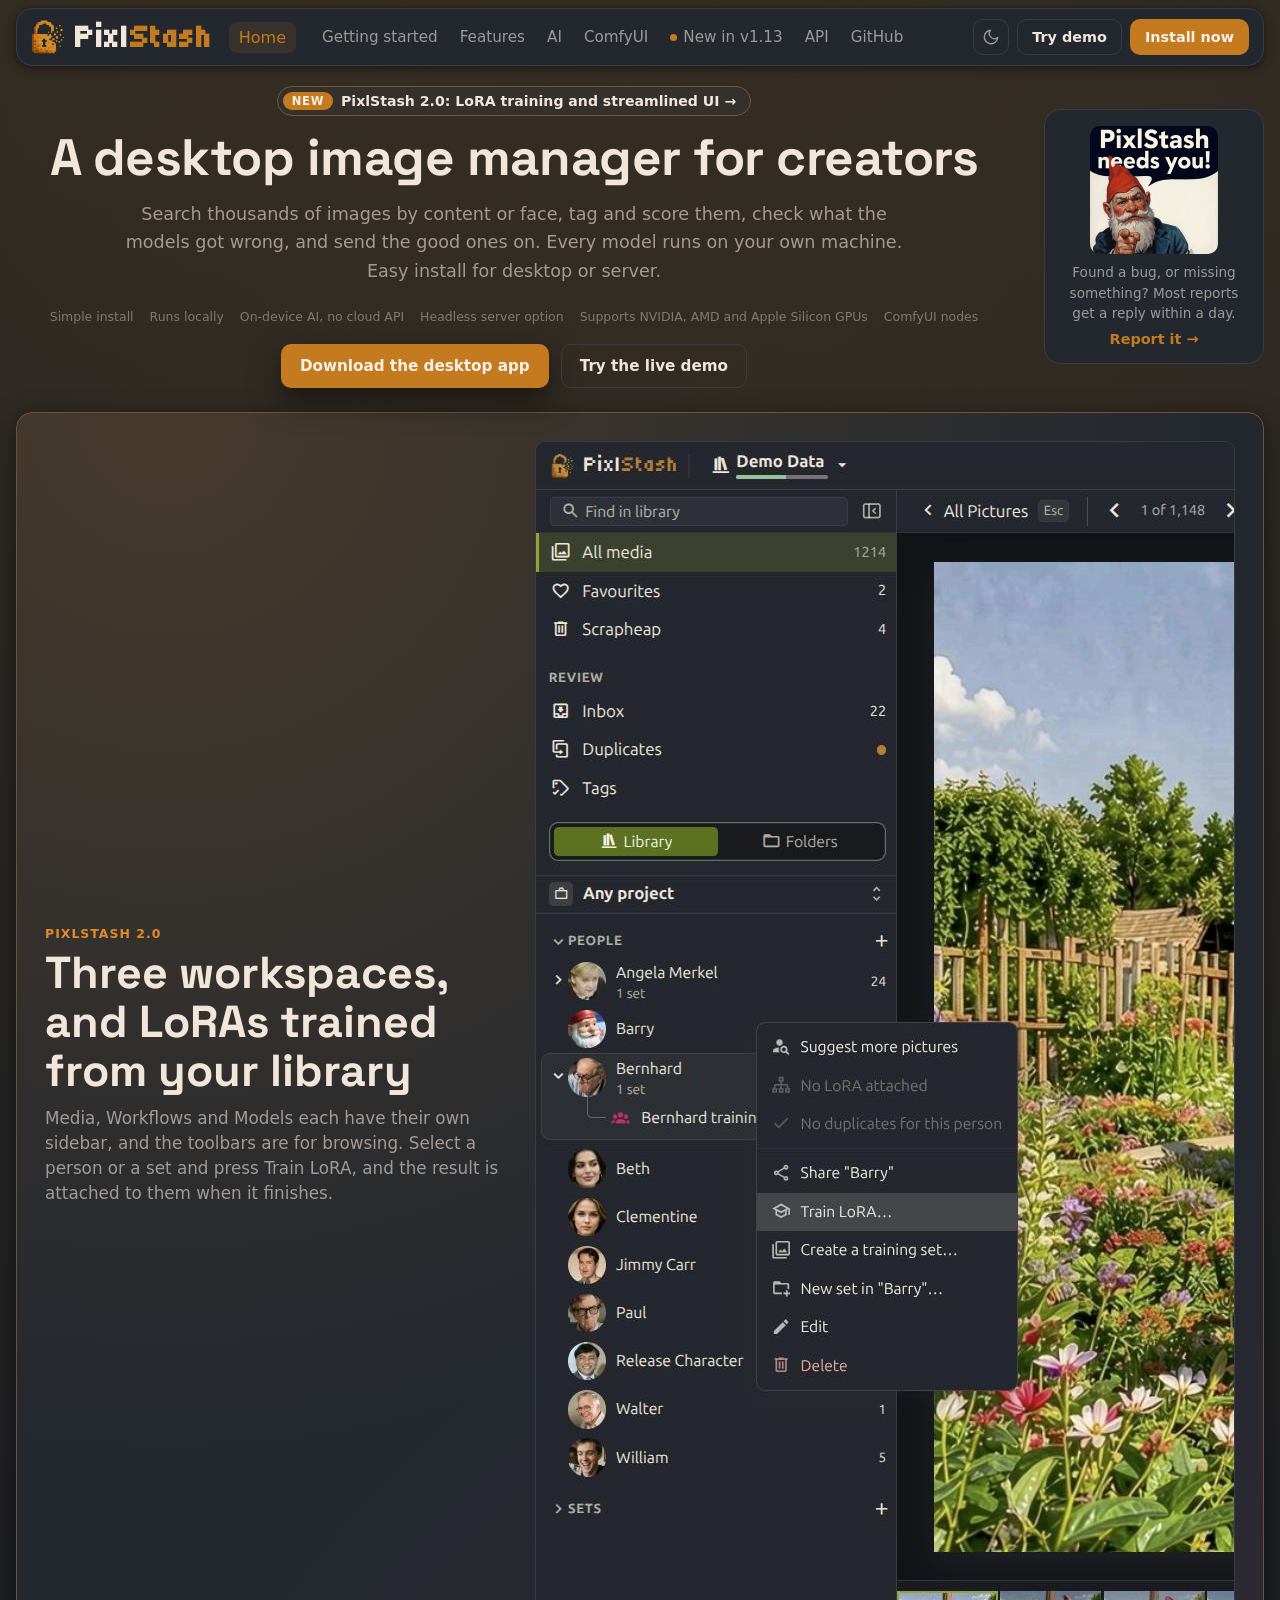
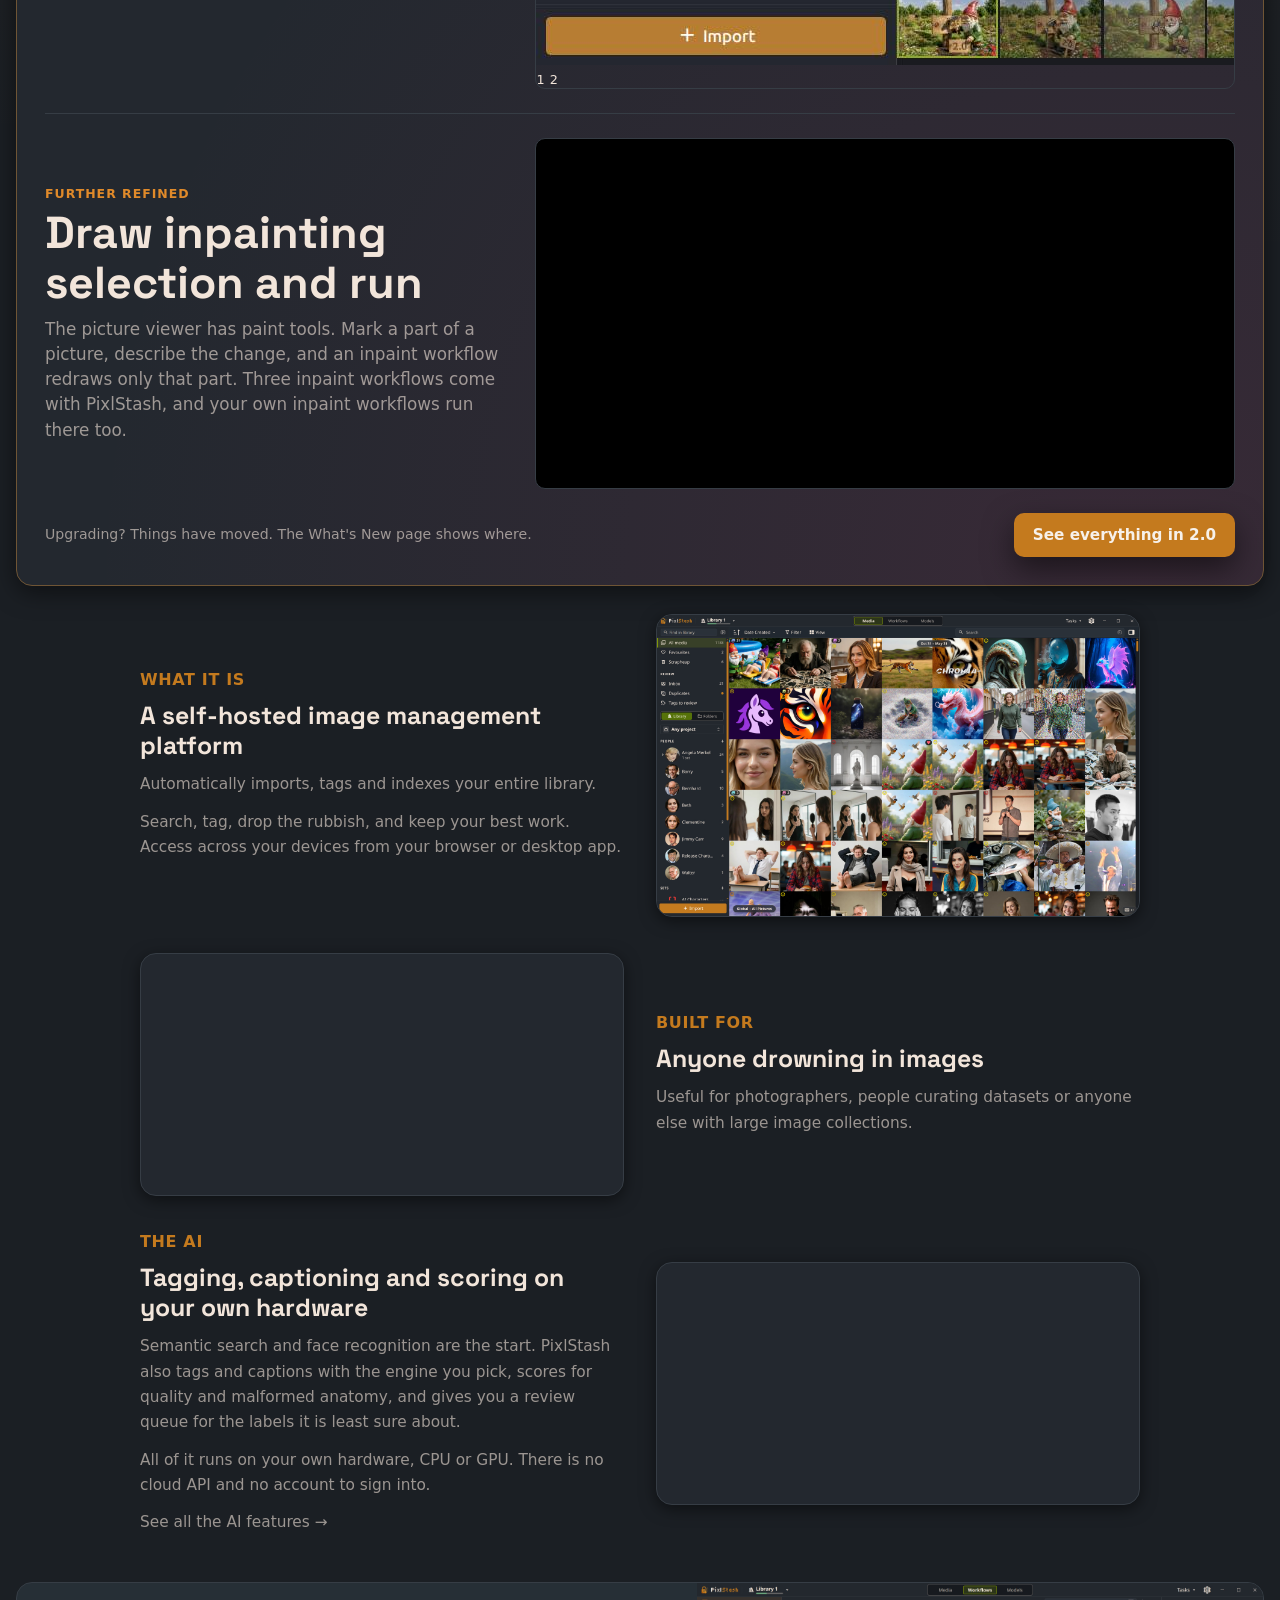
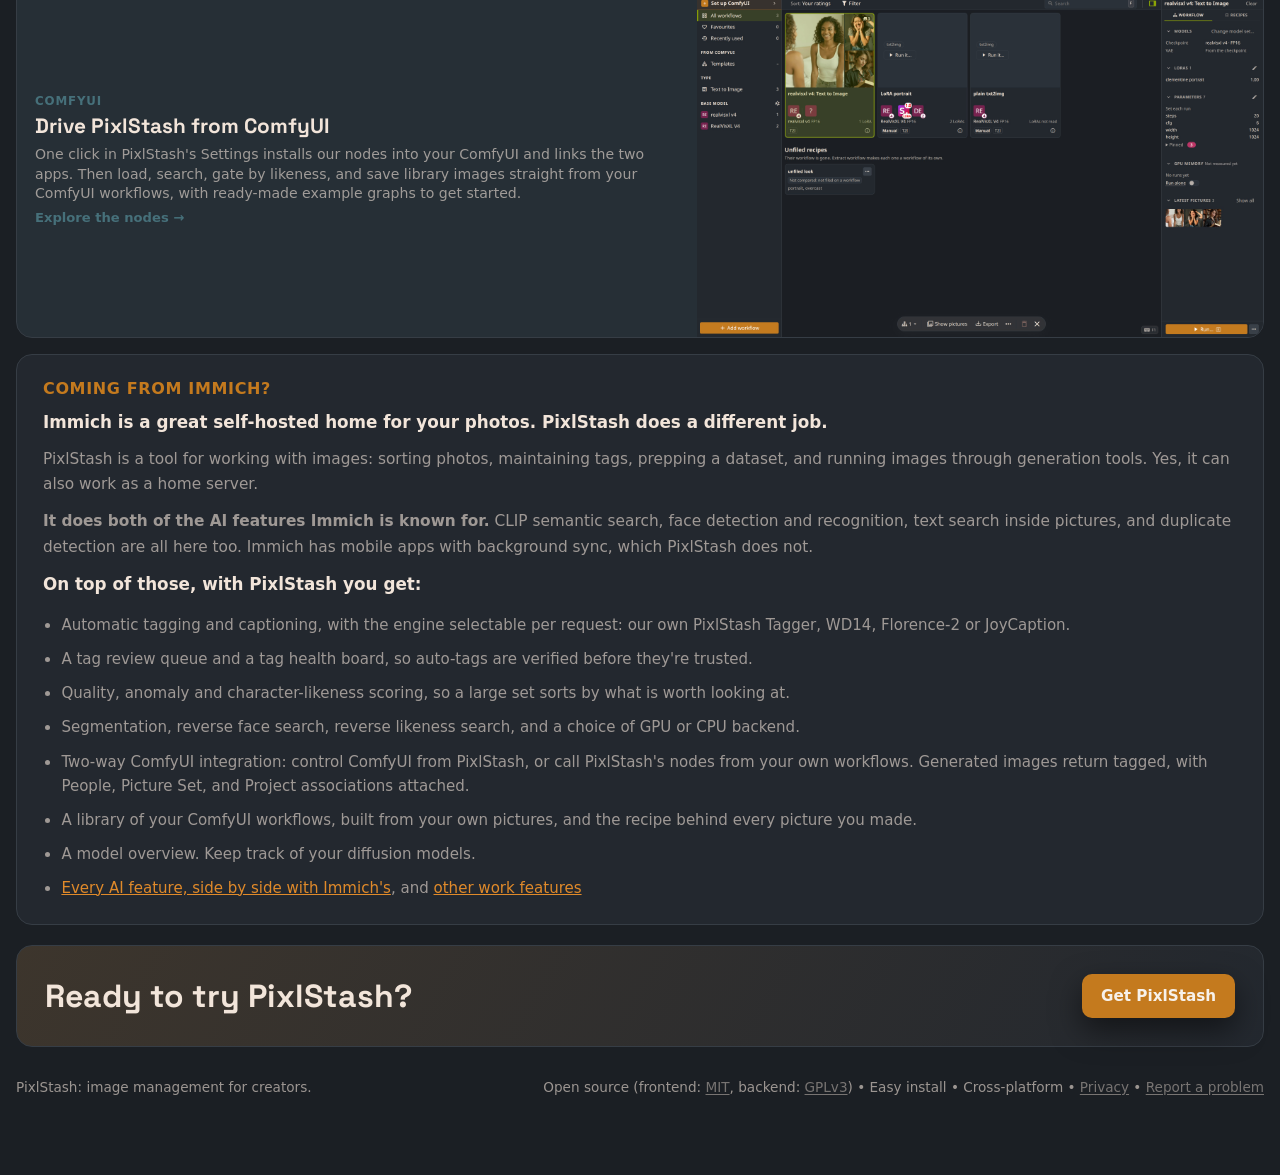
==== commit adf89f0c: ""PixlStash needs you!": a report card in Settings and a report wizard Settings now ends its rail wit" ====
--- a/site/index.html
+++ b/site/index.html
@@ -651,6 +651,64 @@
 
       .lightbox-close:hover {
         background: rgba(255, 255, 255, 1);
+      }
+      /* The hero's text on the left, the "PixlStash needs you!" card on the
+         right; stacked, card last, on a narrow screen. */
+      .hero-split {
+        display: grid;
+        grid-template-columns: minmax(0, 1fr) 220px;
+        gap: 32px;
+        align-items: center;
+      }
+
+      .needs-you-card {
+        display: flex;
+        flex-direction: column;
+        align-items: center;
+        gap: 8px;
+        padding: 16px;
+        background: var(--panel);
+        border: 1px solid var(--border);
+        border-radius: var(--radius-lg);
+        text-align: center;
+        transition:
+          border-color 0.15s ease,
+          transform 0.2s ease;
+      }
+
+      .needs-you-card:hover {
+        border-color: var(--accent);
+        transform: translateY(-2px);
+      }
+
+      .needs-you-card img {
+        width: 128px;
+        height: 128px;
+        border-radius: var(--radius-md);
+      }
+
+      .needs-you-text {
+        color: var(--muted);
+        font-size: 0.85rem;
+        line-height: 1.5;
+      }
+
+      .needs-you-link {
+        color: var(--accent);
+        font-weight: 600;
+        font-size: 0.9rem;
+      }
+
+      @media (max-width: 900px) {
+        .hero-split {
+          grid-template-columns: minmax(0, 1fr);
+          gap: 20px;
+        }
+
+        .needs-you-card {
+          justify-self: center;
+          max-width: 320px;
+        }
       }
     </style>
     <script type="application/ld+json">
@@ -691,7 +749,8 @@
       <div id="nav-placeholder"></div>
       <script src="nav.js"></script>
 
-      <div class="page-hero">
+      <div class="page-hero hero-split">
+        <div class="hero-main">
         <a class="launch-pill" href="whatsnew.html"
           ><span>New</span> PixlStash 2.0: LoRA training and streamlined UI →</a
         >
@@ -722,6 +781,21 @@
             >Try the live demo</a
           >
         </div>
+        </div>
+
+        <a class="needs-you-card" href="report.html">
+          <img
+            src="assets/PixlStashNeedsYou.jpg"
+            width="256"
+            height="256"
+            alt="PixlStash needs you!"
+          />
+          <span class="needs-you-text"
+            >Found a bug, or missing something? Most reports get a reply within
+            a day.</span
+          >
+          <span class="needs-you-link">Report it &rarr;</span>
+        </a>
       </div>
 
       <section class="launch">
@@ -945,7 +1019,8 @@
             href="https://github.com/Pikselkroken/pixlstash/blob/main/pixlstash/LICENSE"
             >GPLv3</a
           >) • Easy install • Cross-platform •
-          <a href="privacy.html">Privacy</a></span
+          <a href="privacy.html">Privacy</a> •
+          <a href="report.html">Report a problem</a></span
         >
       </footer>
     </div>
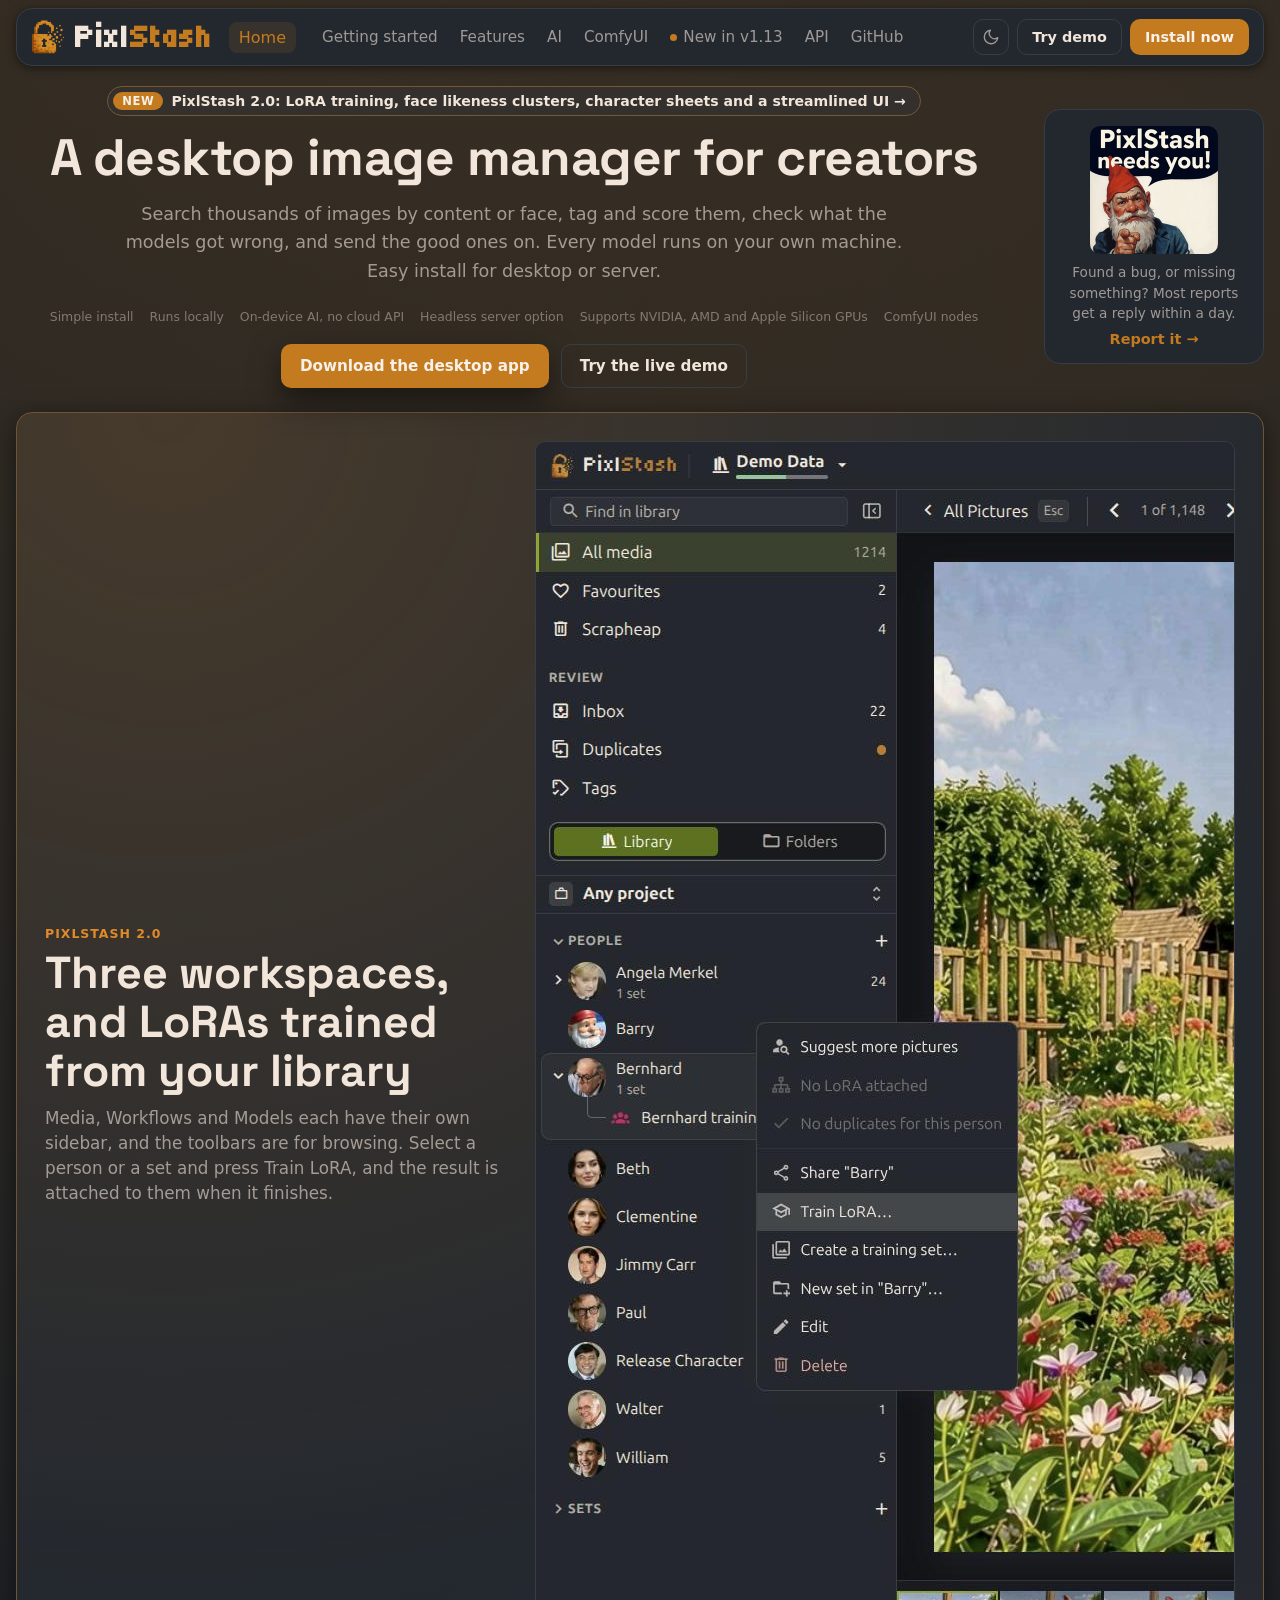
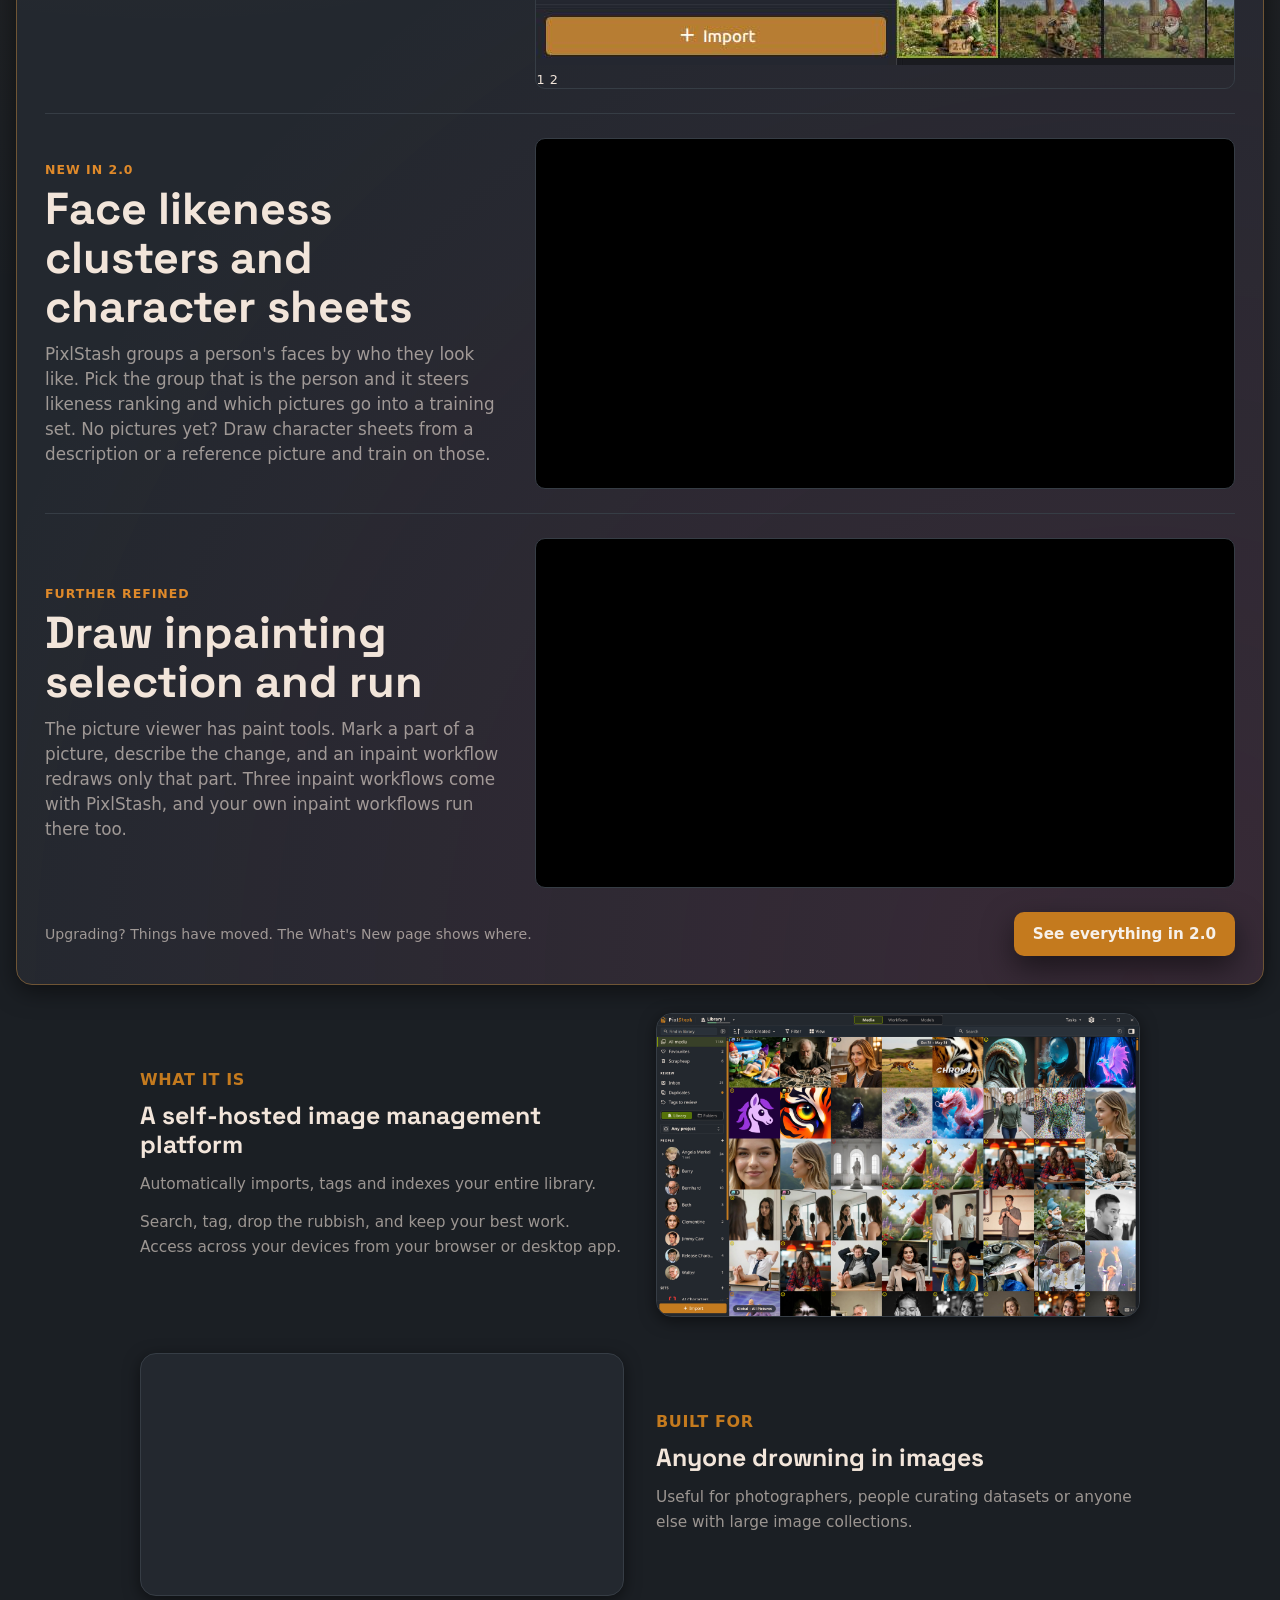
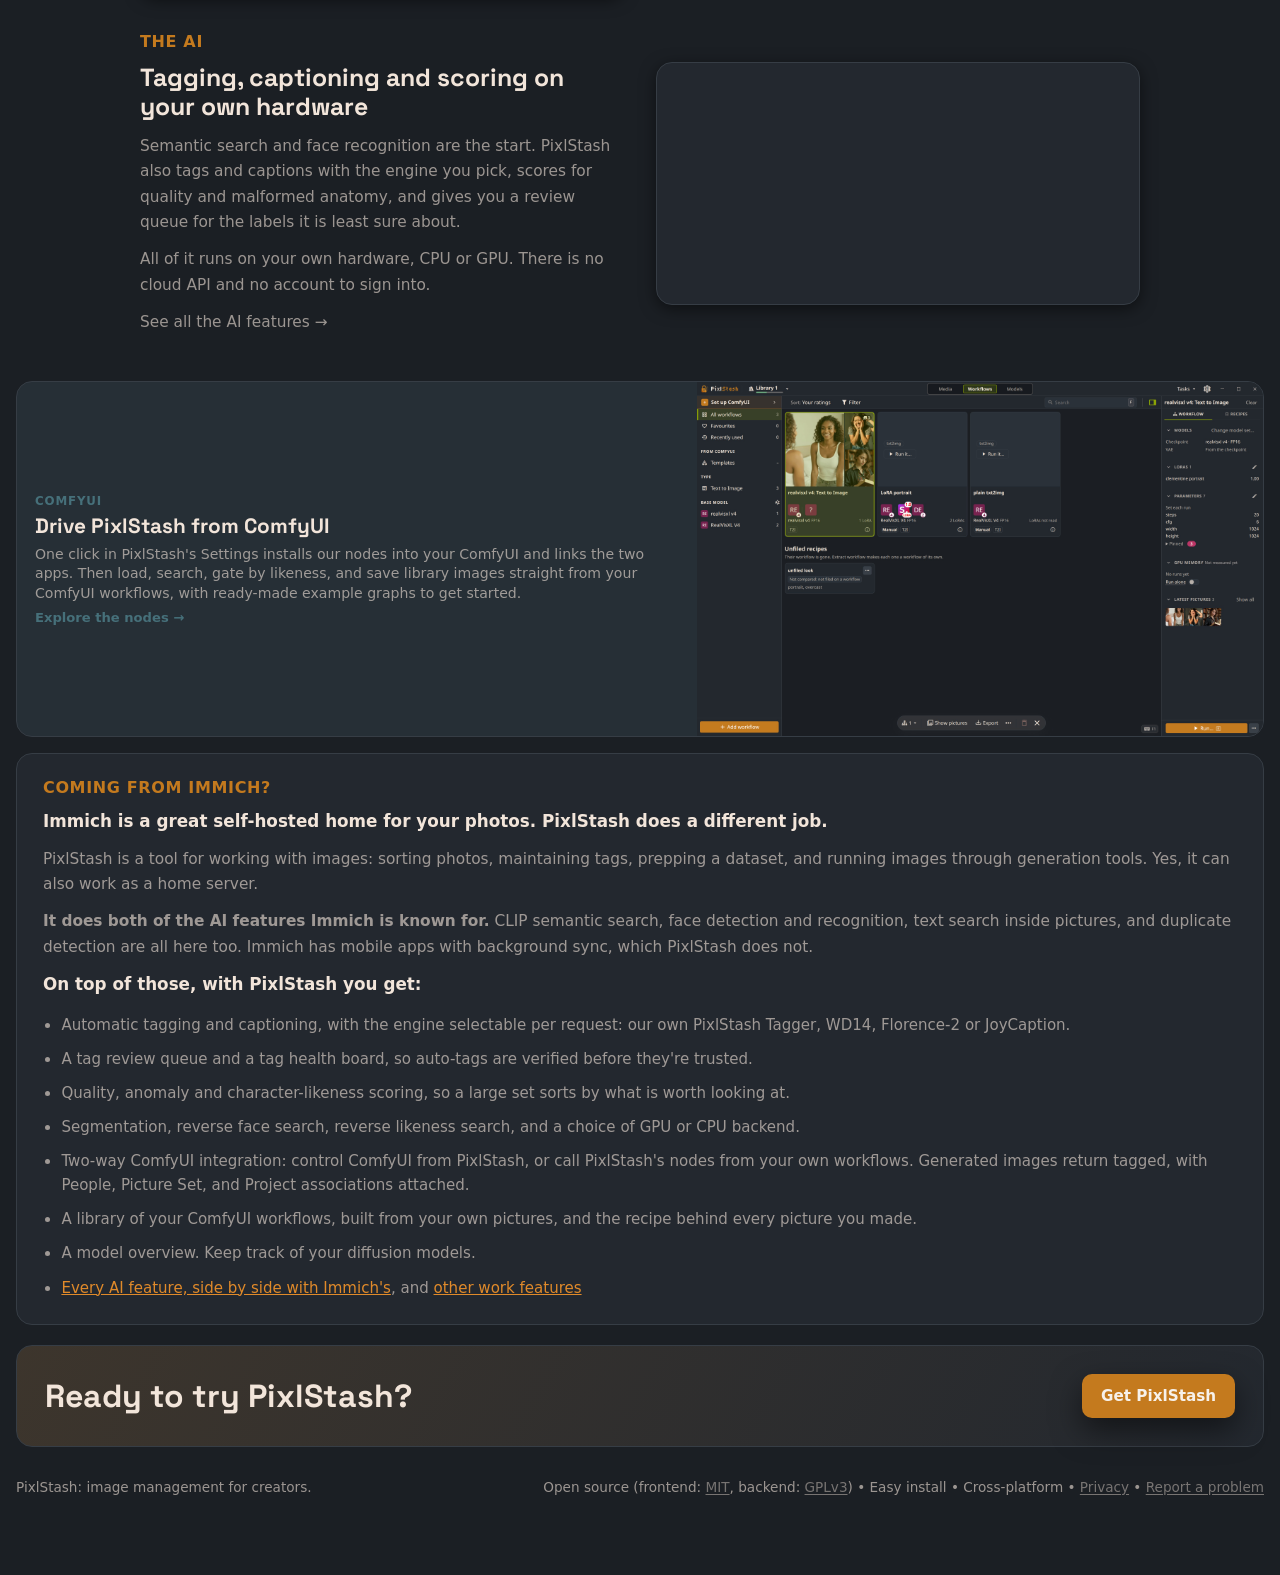
==== commit b1553c3f: "Add face likeness clusters and character sheets to the 2.0 pages The 2.0 banner and What's New headl" ====
--- a/site/index.html
+++ b/site/index.html
@@ -752,7 +752,7 @@
       <div class="page-hero hero-split">
         <div class="hero-main">
         <a class="launch-pill" href="whatsnew.html"
-          ><span>New</span> PixlStash 2.0: LoRA training and streamlined UI →</a
+          ><span>New</span> PixlStash 2.0: LoRA training, face likeness clusters, character sheets and a streamlined UI →</a
         >
         <h1>A desktop image manager for creators</h1>
         <p>
@@ -816,6 +816,29 @@
             />
             <span class="app-pin" style="left: 19.6%; top: 62.9%" aria-hidden="true">1</span>
             <span class="app-pin" style="left: 59.4%; top: 1.9%" aria-hidden="true">2</span>
+          </div>
+        </div>
+        <div class="launch-head">
+          <div>
+            <span class="launch-kicker">New in 2.0</span>
+            <h2>Face likeness clusters and character sheets</h2>
+            <p class="launch-lead">
+              PixlStash groups a person's faces by who they look like. Pick the
+              group that is the person and it steers likeness ranking and which
+              pictures go into a training set. No pictures yet? Draw character
+              sheets from a description or a reference picture and train on
+              those.
+            </p>
+          </div>
+          <div class="launch-video">
+            <video
+              src="assets/FaceClustersAndTrainingSets.mp4"
+              aria-label="Finn's faces grouped into likeness clusters: choosing the reference cluster and inspecting its pictures, choosing a training set size, then starting and following the training run"
+              autoplay
+              loop
+              muted
+              playsinline
+            ></video>
           </div>
         </div>
         <div class="launch-head">
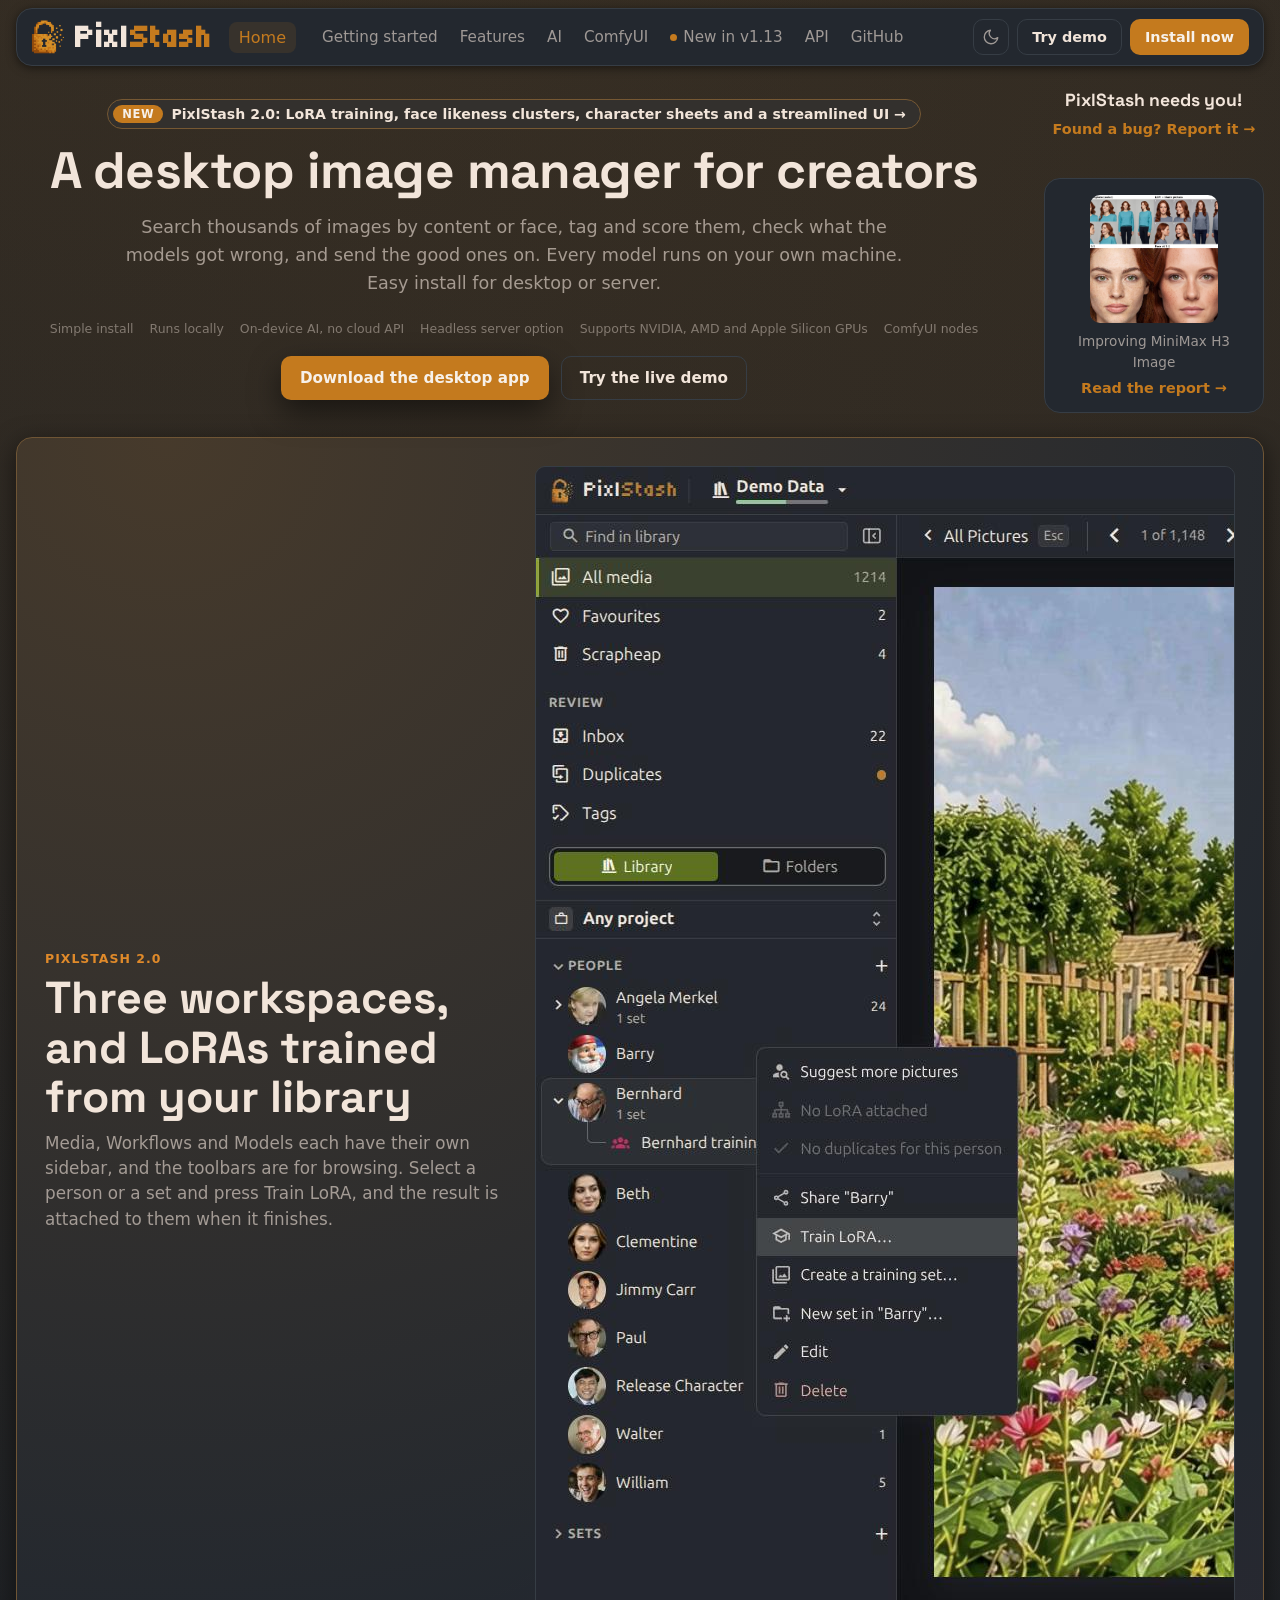
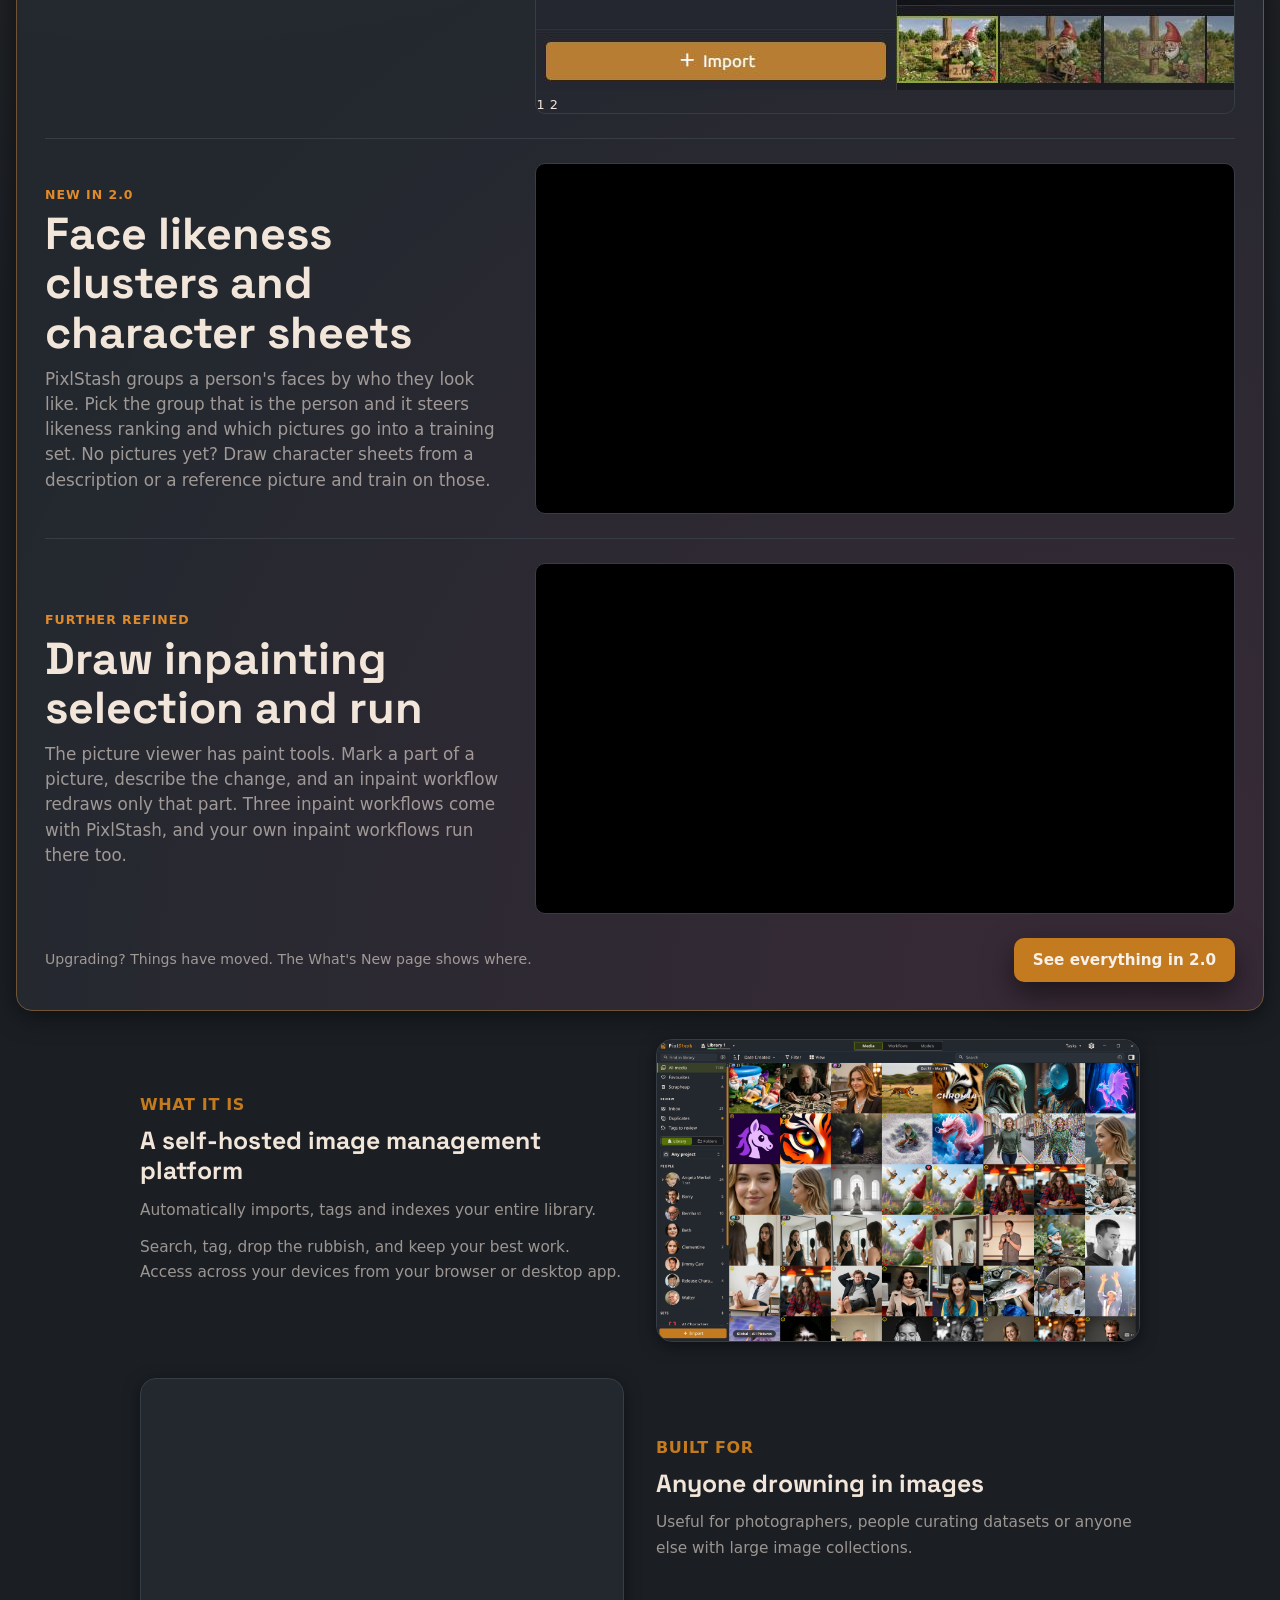
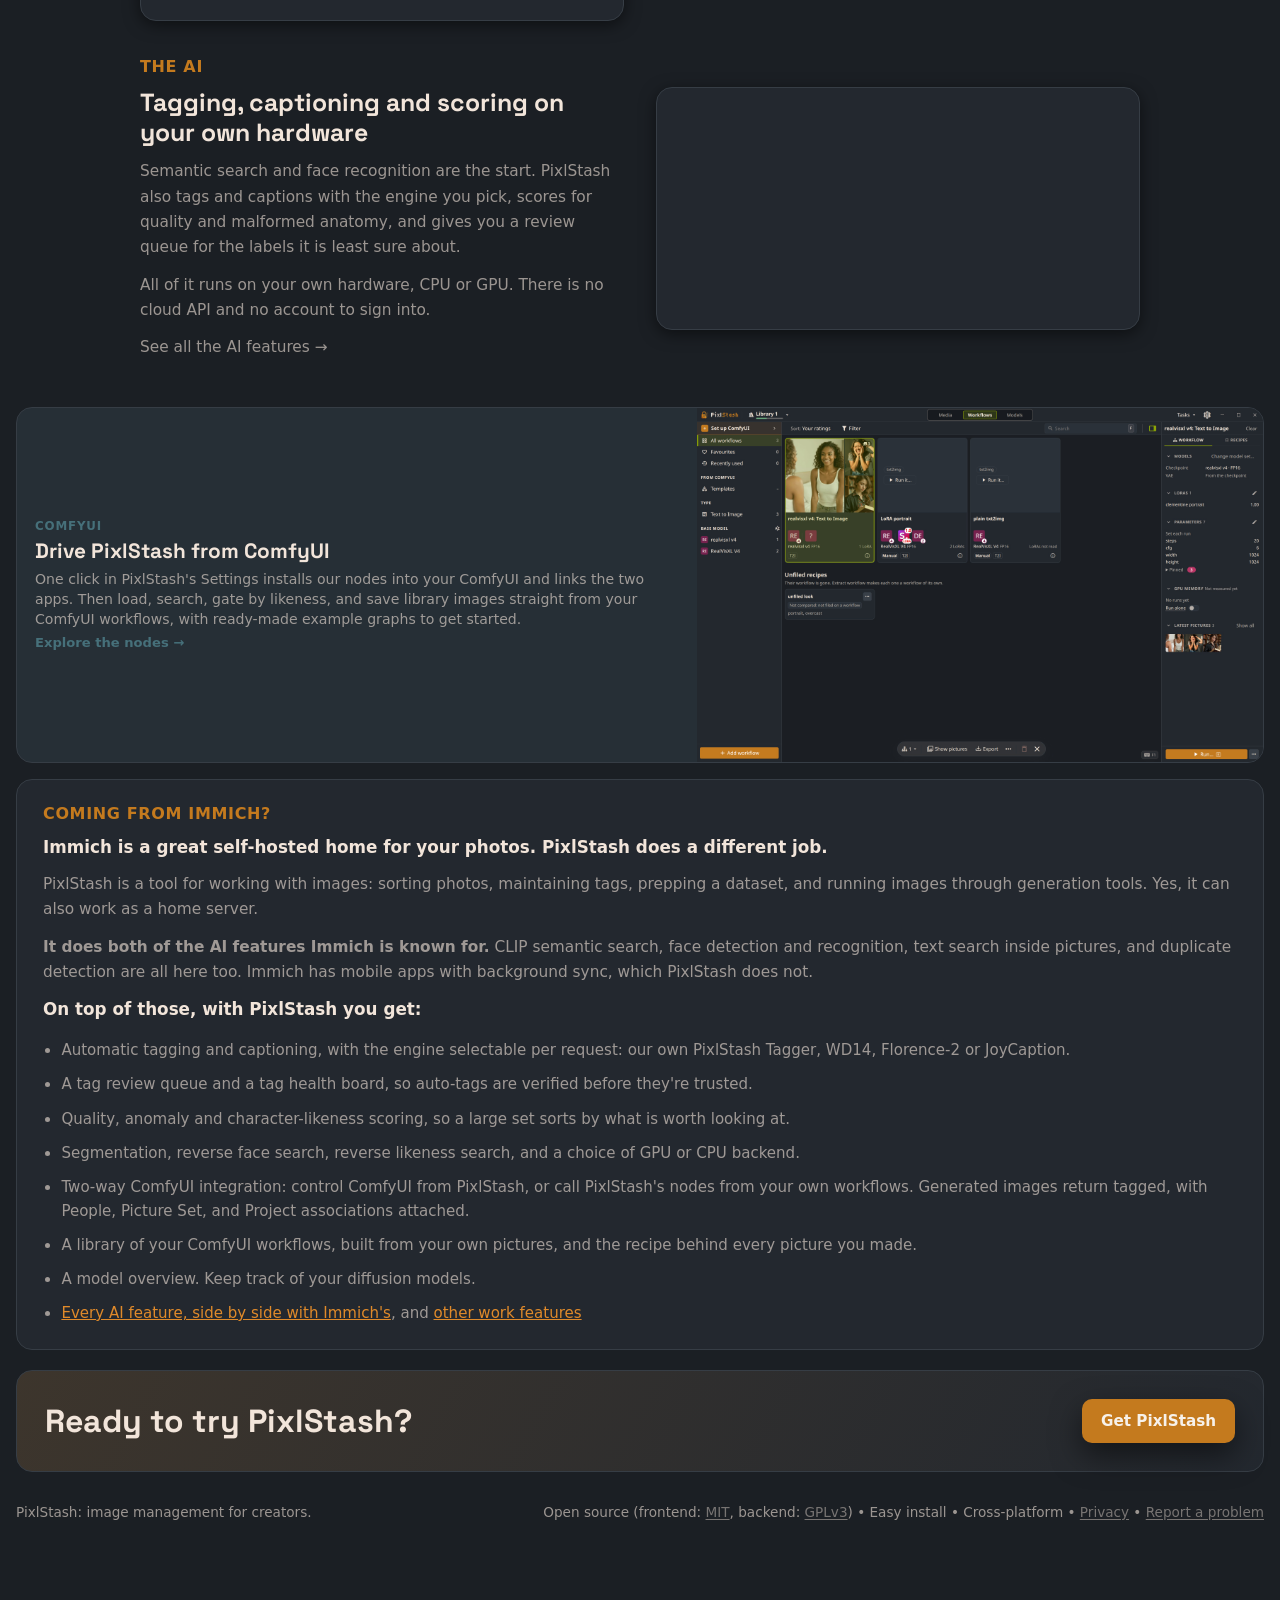
==== commit f3a38adc: "Add the MiniMax H3 Image report page, PDF and workflows" ====
--- a/site/index.html
+++ b/site/index.html
@@ -685,6 +685,27 @@
         width: 128px;
         height: 128px;
         border-radius: var(--radius-md);
+        object-fit: cover;
+      }
+
+      .needs-you-stack {
+        display: flex;
+        flex-direction: column;
+        gap: 12px;
+      }
+
+      .needs-you-note {
+        margin: 0;
+        text-align: center;
+        color: var(--muted);
+        font-size: 0.85rem;
+        line-height: 1.5;
+      }
+
+      .needs-you-note strong {
+        display: block;
+        color: var(--text);
+        font-family: var(--display);
       }
 
       .needs-you-text {
@@ -783,19 +804,22 @@
         </div>
         </div>
 
-        <a class="needs-you-card" href="report.html">
-          <img
-            src="assets/PixlStashNeedsYou.jpg"
-            width="256"
-            height="256"
-            alt="PixlStash needs you!"
-          />
-          <span class="needs-you-text"
-            >Found a bug, or missing something? Most reports get a reply within
-            a day.</span
-          >
-          <span class="needs-you-link">Report it &rarr;</span>
-        </a>
+        <div class="needs-you-stack">
+          <p class="needs-you-note">
+            <strong>PixlStash needs you!</strong>
+            <a class="needs-you-link" href="report.html">Found a bug? Report it &rarr;</a>
+          </p>
+          <a class="needs-you-card" href="minimax-h3-image.html">
+            <img
+              src="assets/minimax-h3-image/fig1_official_vs_fixed.jpg"
+              width="256"
+              height="256"
+              alt="Improving MiniMax H3 Image"
+            />
+            <span class="needs-you-text">Improving MiniMax H3 Image</span>
+            <span class="needs-you-link">Read the report &rarr;</span>
+          </a>
+        </div>
       </div>
 
       <section class="launch">
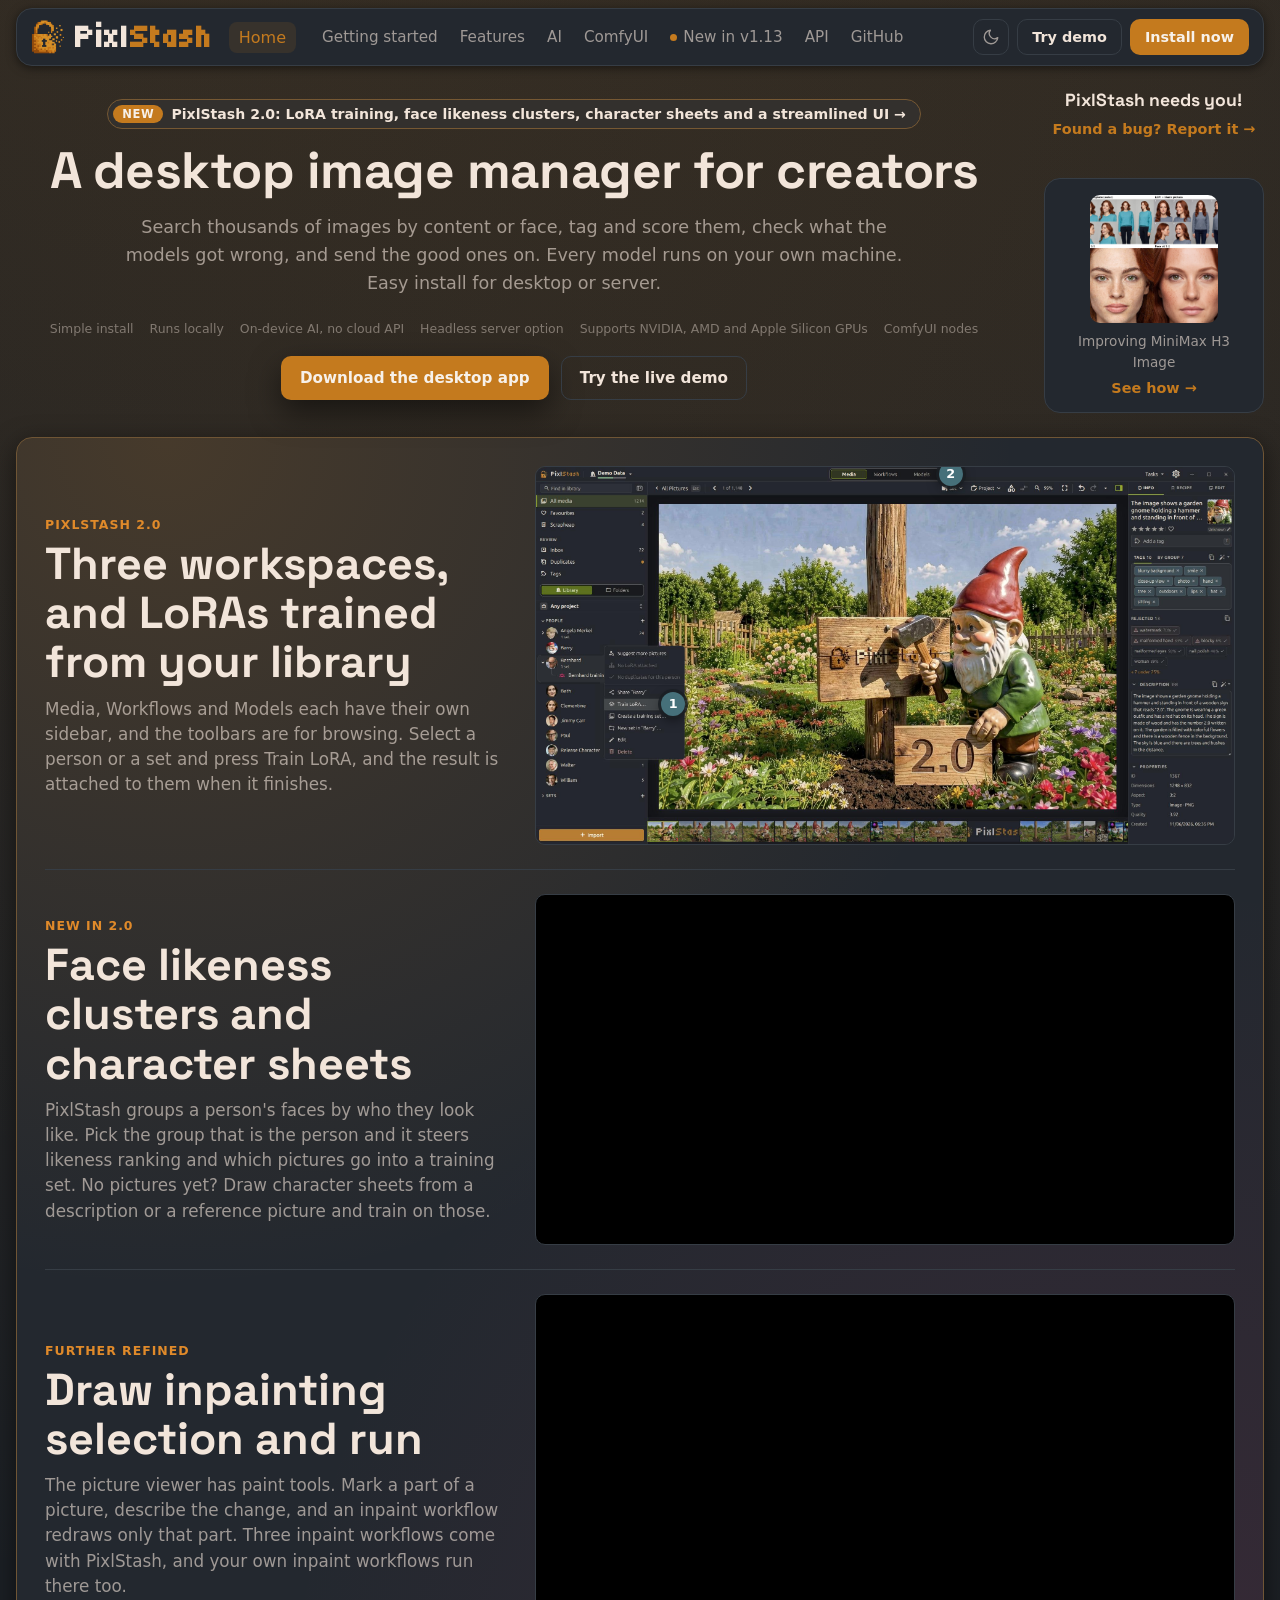
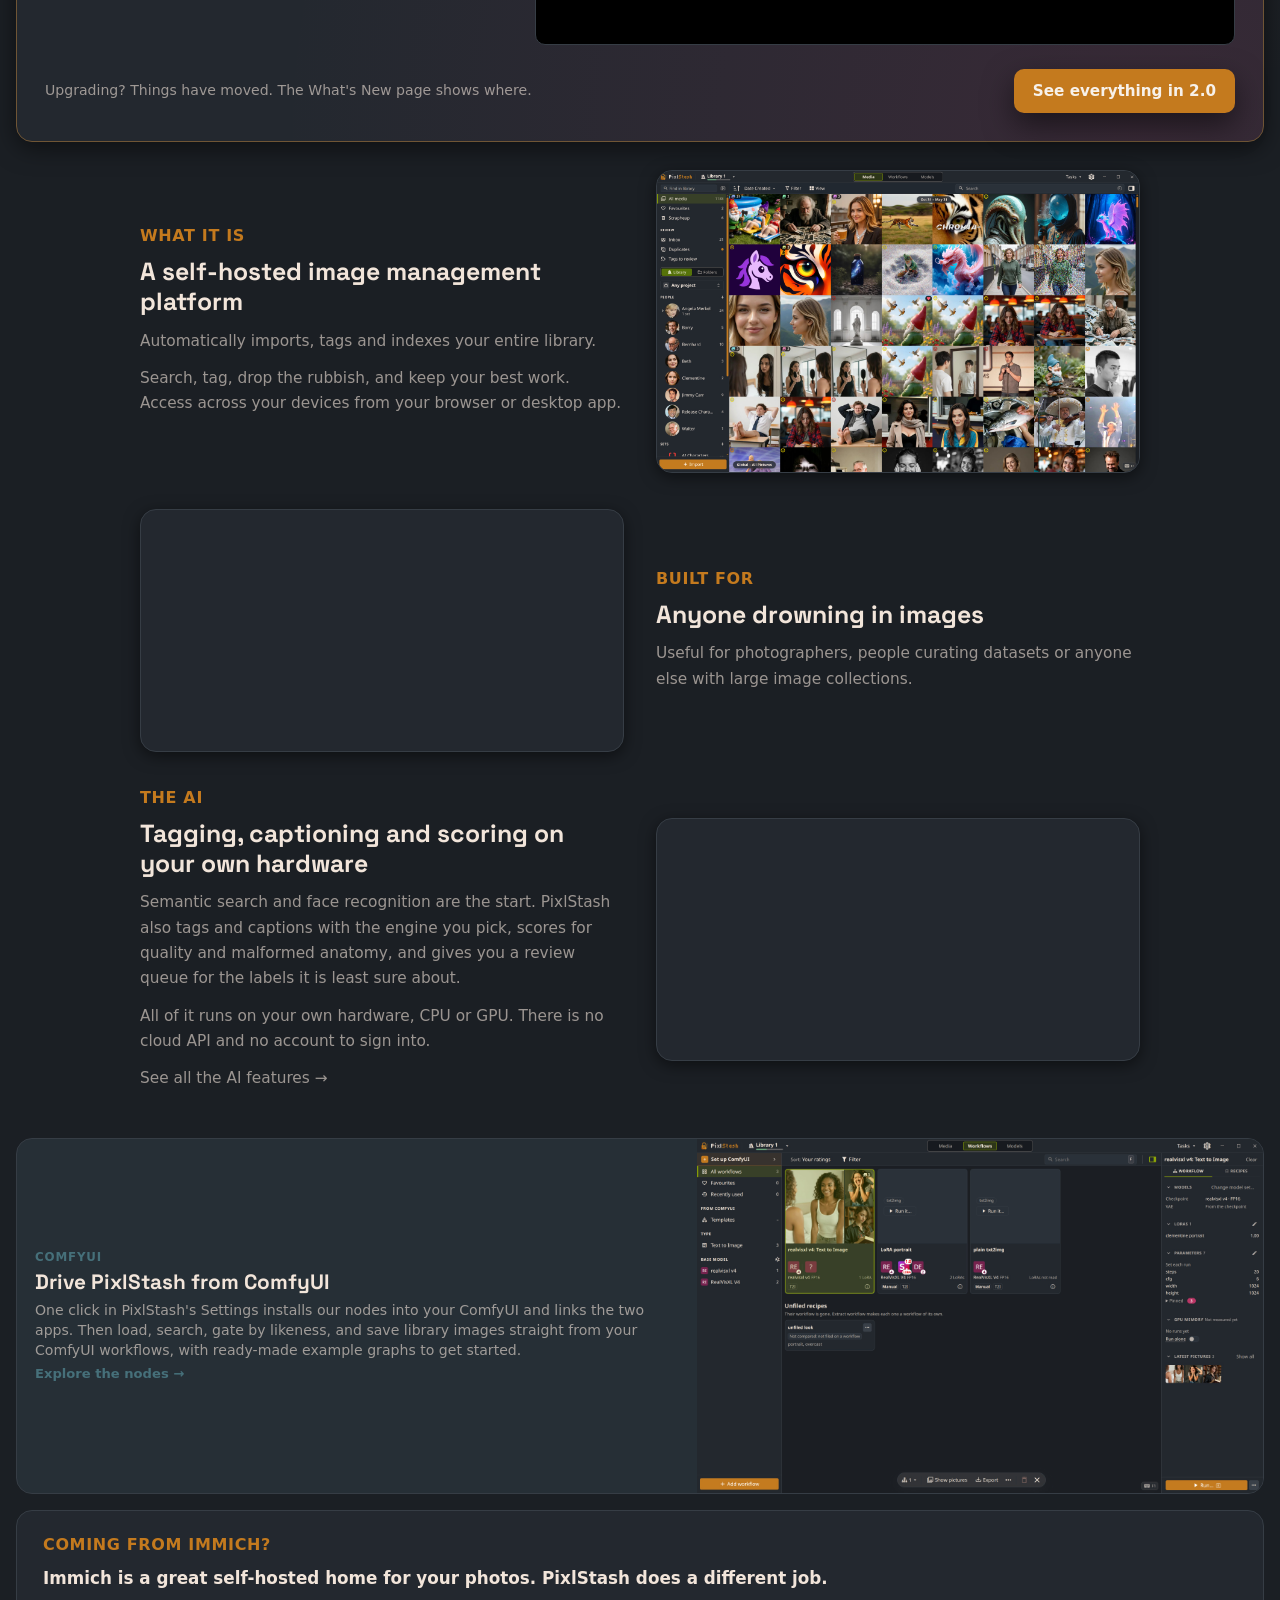
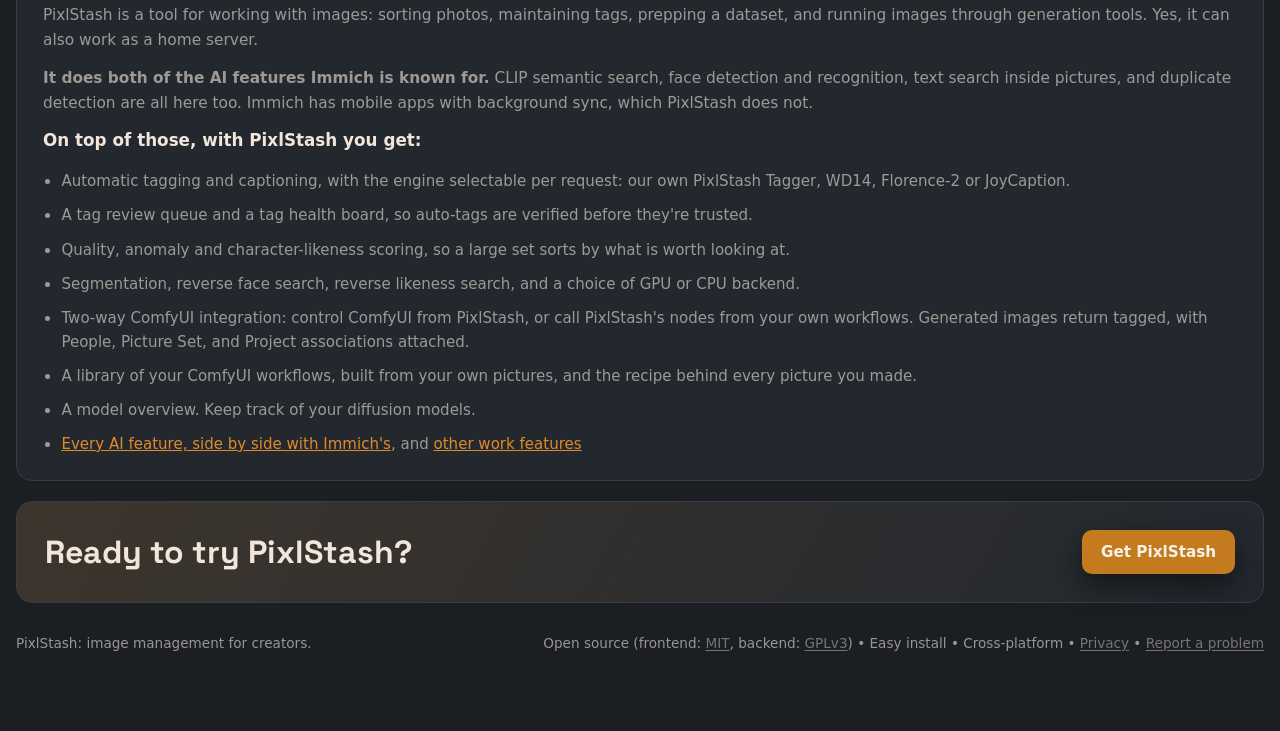
==== commit 3ab7e8e2: "Main page: the report link says See how" ====
--- a/site/index.html
+++ b/site/index.html
@@ -817,7 +817,7 @@
               alt="Improving MiniMax H3 Image"
             />
             <span class="needs-you-text">Improving MiniMax H3 Image</span>
-            <span class="needs-you-link">Read the report &rarr;</span>
+            <span class="needs-you-link">See how &rarr;</span>
           </a>
         </div>
       </div>
--- a/site/pixlstash.css
+++ b/site/pixlstash.css
@@ -632,3 +632,57 @@
   white-space: nowrap;
   border: 0;
 }
+
+/* App map: one screenshot with numbered pins on where each change lives
+   (What's New and the home page launch block). Pins are teal because a pin
+   identifies; amber stays on the key action. Positions are percentages of
+   the screenshot, so a re-shoot means placing them again. */
+.app-map {
+  position: relative;
+}
+
+.app-map > img {
+  display: block;
+  width: 100%;
+  height: auto;
+}
+
+.app-pin {
+  display: grid;
+  place-items: center;
+  flex: none;
+  width: 30px;
+  height: 30px;
+  border-radius: 50%;
+  background: var(--tertiary);
+  color: #fff;
+  font-family: var(--sans);
+  font-size: 0.92rem;
+  font-weight: 700;
+  line-height: 1;
+}
+
+.app-map .app-pin {
+  position: absolute;
+  transform: translate(-50%, -50%);
+  box-shadow:
+    0 0 0 3px rgba(27, 31, 36, 0.85),
+    0 4px 12px var(--shadow);
+  pointer-events: none;
+}
+
+.app-ring {
+  position: absolute;
+  border: 2px solid var(--tertiary);
+  border-radius: 8px;
+  box-shadow: 0 0 0 2px rgba(27, 31, 36, 0.6);
+  pointer-events: none;
+}
+
+@media (max-width: 700px) {
+  .app-map .app-pin {
+    width: 22px;
+    height: 22px;
+    font-size: 0.75rem;
+  }
+}
